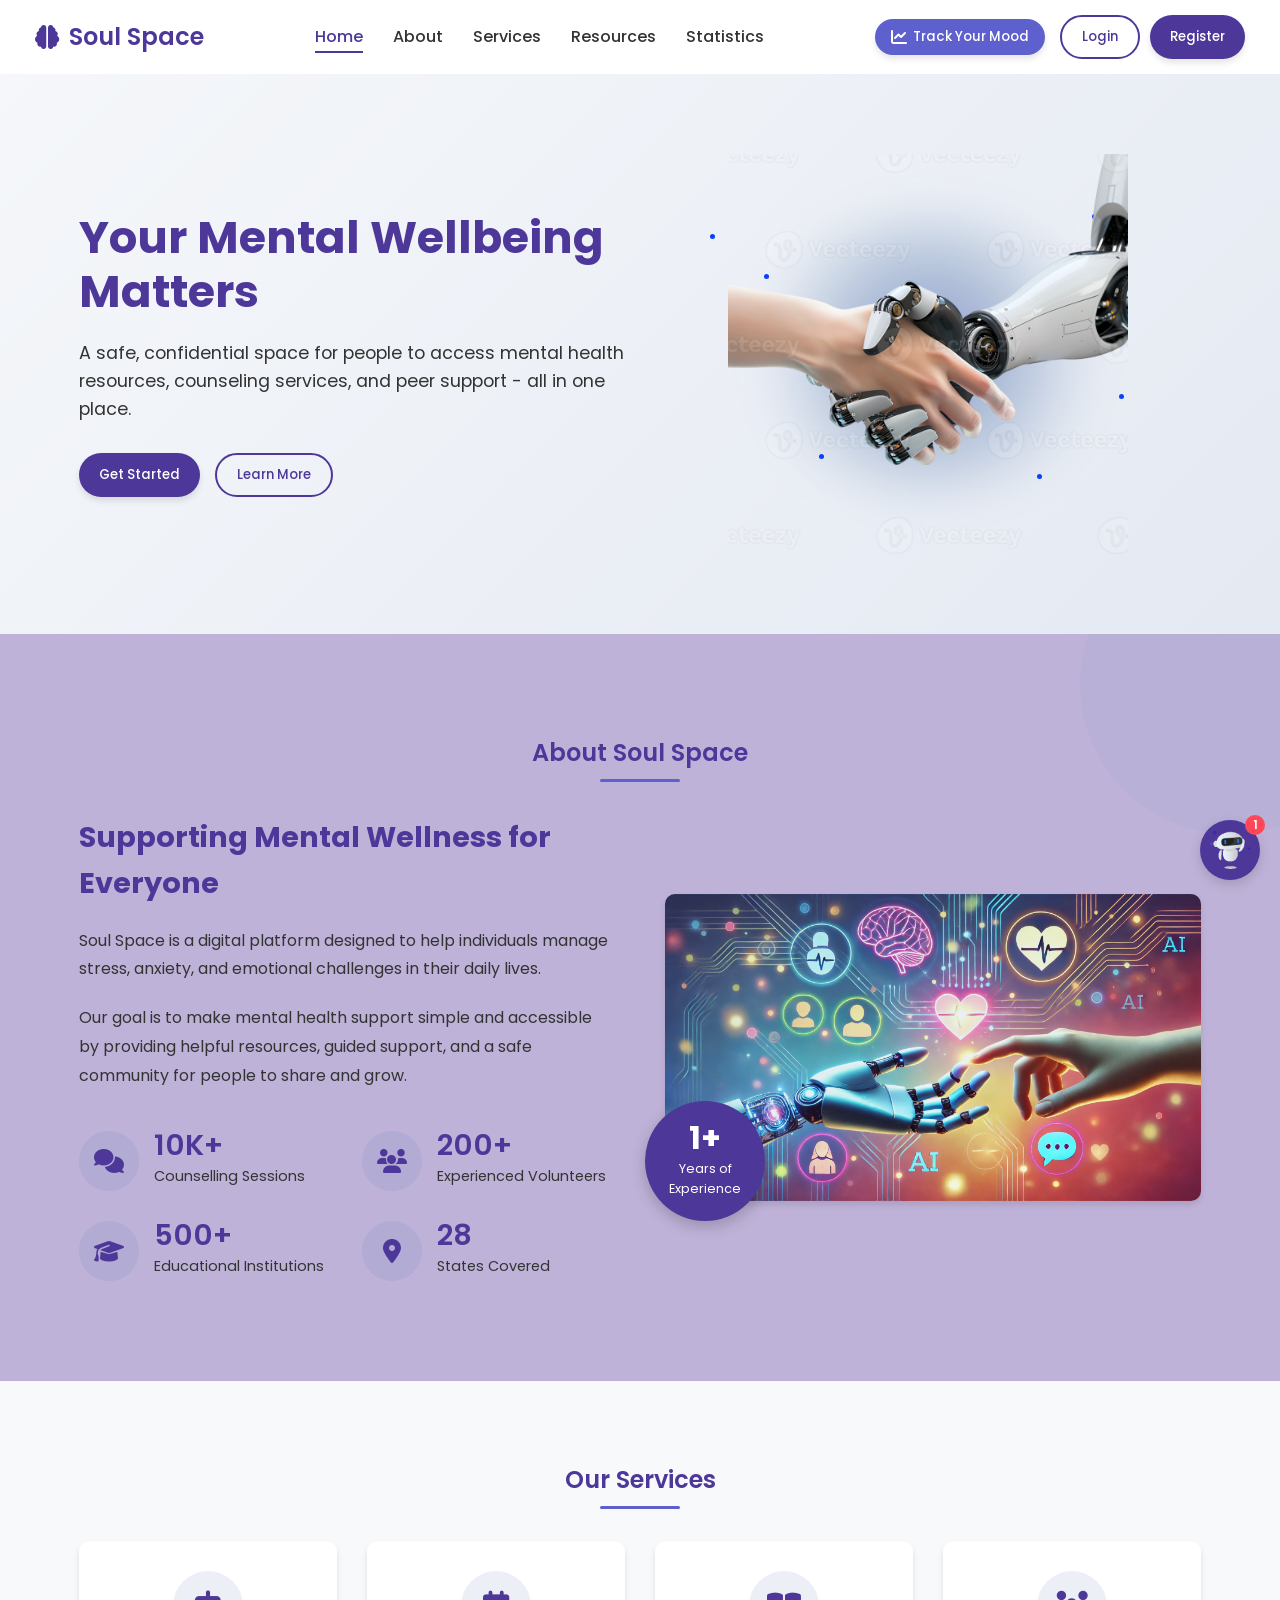
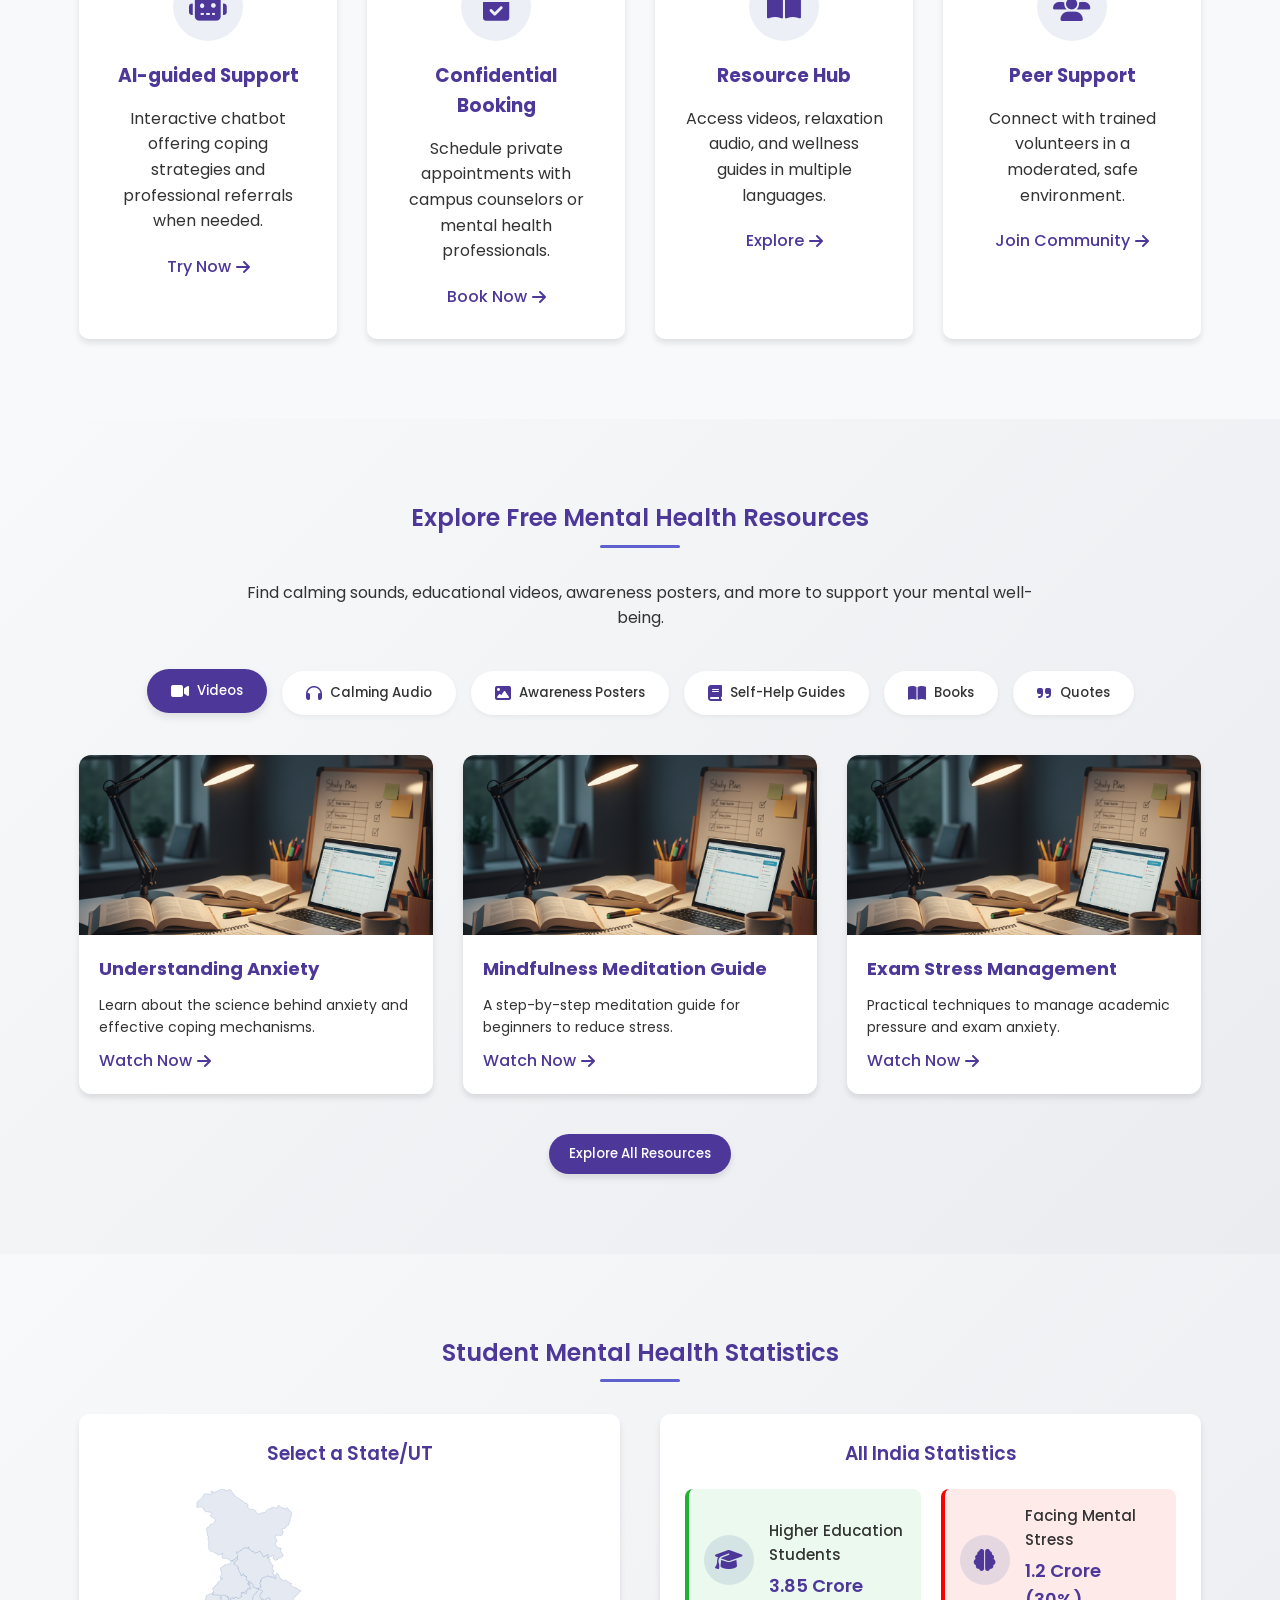
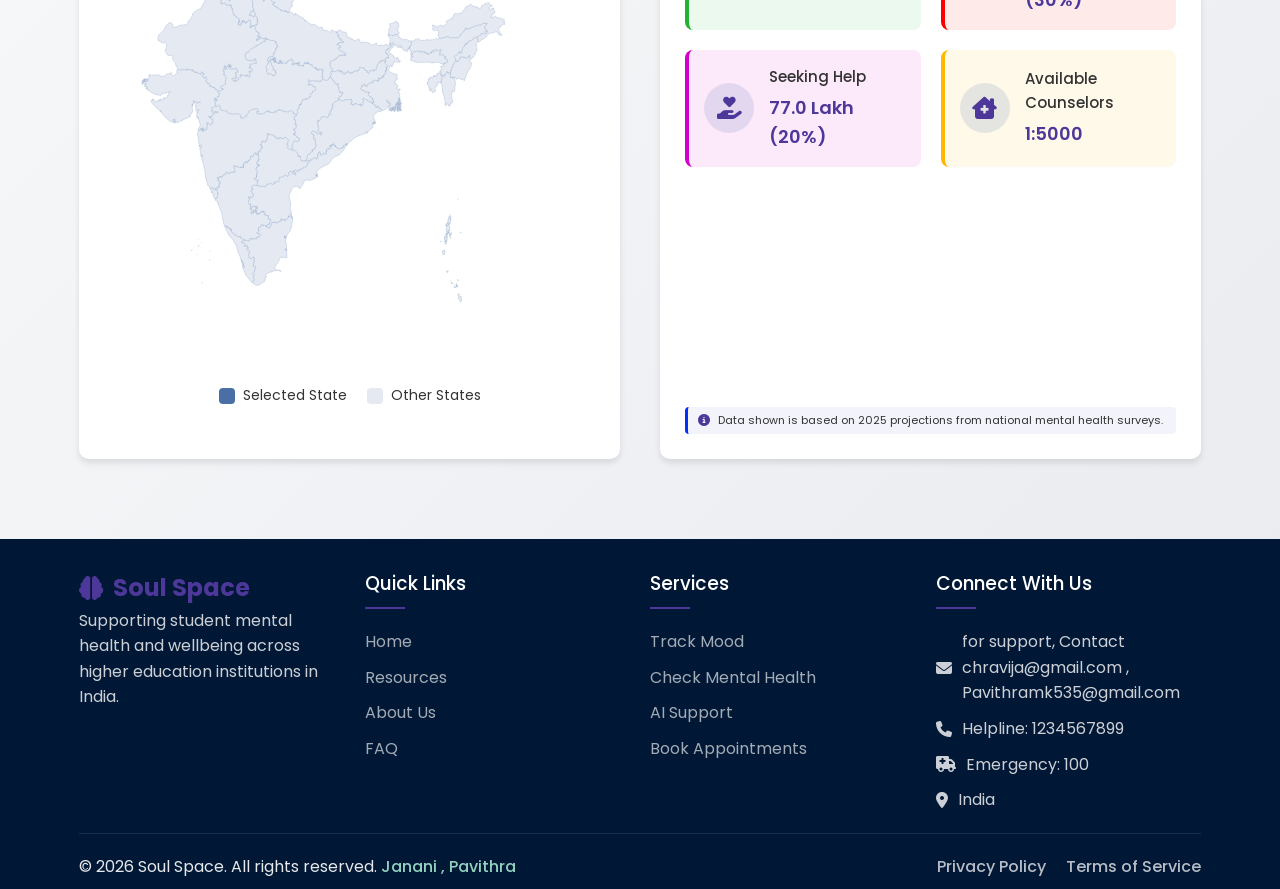
==== Frontend/AI-support.html @ 39b3cd03 "Adding Backend for Soul Space" ====
<!DOCTYPE html>
<html lang="en">
<head>
    <meta charset="UTF-8">
    <meta name="viewport" content="width=device-width, initial-scale=1.0">
    <!-- Primary Meta Tags -->
    <meta name="description" content="Soul Space AI Support - Get personalized mental health support through our AI-powered chat assistant.">
    <meta name="keywords" content="AI support, mental health chat, student counseling, emotional support, AI therapist">
    <meta name="author" content="Soul Space Warriors">
    <meta name="robots" content="noindex, nofollow"> <!-- Protected page -->
    <meta name="theme-color" content="#6A0DAD">
    
    <!-- Security Meta Tags -->
    <meta name="referrer" content="strict-origin-when-cross-origin">
    
    <!-- Favicon -->
    <link rel="apple-touch-icon" sizes="180x180" href="images/ico.png">
    <link rel="icon" type="image/png" sizes="32x32" href="images/ico.png">
    <link rel="icon" type="image/png" sizes="16x16" href="images/ico.png">
    <link rel="manifest" href="images/favicon/site.webmanifest">
    
    <!-- Mobile App Capability -->
    <meta name="mobile-web-app-capable" content="yes">
    <meta name="apple-mobile-web-app-capable" content="yes">
    <meta name="apple-mobile-web-app-status-bar-style" content="black-translucent">
    
    <!-- Authentication Required -->
    <meta name="auth-required" content="true">
    
    <title>Soul Space - AI Support</title>
    <link rel="stylesheet" href="css/styles.css">
    <link rel="stylesheet" href="css/dashboard.css">
    <link rel="stylesheet" href="css/ai-support.css">
    <link rel="stylesheet" href="https://cdnjs.cloudflare.com/ajax/libs/font-awesome/6.4.0/css/all.min.css">
    <link href="https://fonts.googleapis.com/css2?family=Inter:wght@300;400;500;600;700&family=Poppins:wght@300;400;500;600;700&display=swap" rel="stylesheet">
</head>
<body>
    <!-- Add notification container -->
    <div class="notifications-container" id="notifications-container"></div>
    
    <!-- Header Section -->
    <header>
        <div class="container">
            <div class="logo">
                <i class="fas fa-brain"></i>
                <h1>Soul Space</h1>
            </div>
            <nav>
                <ul class="nav-links">
                    <li><a href="index.html">Home</a></li>
                    <li><a href="dashboard.html">Dashboard</a></li>
                    <li><a href="AI-support.html" class="active">AI-Support</a></li>
                    <li><a href="mental-home.html">Mental Health</a></li>
                    <li><a href="appointment.html">Appointment</a></li>
                </ul>
            </nav>
            <div style="display: flex; gap: 15px; align-items: center;">
                <div id="mood-tracker-container">
                    <button class="mood-tracker-btn" id="mood-tracker-btn" onclick="window.location.href='mood.html'">
                        <i class="fas fa-chart-line"></i> Track Your Mood
                    </button>
                </div>
                
                <!-- User profile dropdown -->
                <div class="user-profile-dropdown">
                    <div class="profile-trigger" id="profile-trigger">
                        <div class="avatar-circle" id="header-avatar">U</div>
                        <span id="header-username">User</span>
                        <i class="fas fa-chevron-down"></i>
                    </div>
                    <div class="dropdown-menu" id="profile-dropdown">
                        <a href="profile.html" class="dropdown-item">
                            <i class="fas fa-user"></i> Profile
                        </a>
                        <a href="settings.html" class="dropdown-item">
                            <i class="fas fa-cog"></i> Settings
                        </a>
                        <div class="dropdown-divider"></div>
                        <a href="#" id="logout-btn" class="dropdown-item">
                            <i class="fas fa-sign-out-alt"></i> Sign Out
                        </a>
                    </div>
                </div>
            </div>
            <div class="hamburger">
                <span></span>
                <span></span>
                <span></span>
            </div>
        </div>
    </header>

    <!-- AI Support Section -->
    <section id="ai-support" class="ai-support-container">
        <div class="container">
            <!-- Chat Interface -->
            <div class="chat-interface">
                <!-- Main Chat Container -->
                <div class="chat-container" id="chat-container">
                    <div class="chat-header">
                        <div class="chat-header-info">
                            <div class="ai-status-indicator"></div>
                            <div class="ai-info">
                                <h3>Chat Session</h3>
                                <p class="ai-status" id="chat-status">Ready to help you</p>
                            </div>
                        </div>
                        <div class="chat-controls">
                            <button class="chat-control-btn" id="clear-chat-btn" title="Clear Chat">
                                <i class="fas fa-trash-alt"></i>
                            </button>
                            <button class="chat-control-btn" id="toggle-speech-btn" title="Read responses aloud">
                                <i class="fas fa-volume-up"></i>
                            </button>
                            <button class="chat-control-btn" id="toggle-chat-btn" title="Minimize Chat">
                                <i class="fas fa-compress"></i>
                            </button>
                        </div>
                    </div>

                    <div class="chat-messages" id="chat-messages">
                        <div class="message ai-message">
                            <div class="message-avatar">
                                <i class="fas fa-robot"></i>
                            </div>
                            <div class="message-content">
                                <div class="message-text">
                                    <h4>Hello! I'm your Soul Space AI Assistant</h4>
                                    <p>I'm here to provide emotional support and guidance tailored to your needs. Feel free to share what's on your mind today.</p>
                                    <ul>
                                        <li>Share your feelings openly</li>
                                        <li>Ask for coping strategies</li>
                                        <li>Get personalized recommendations</li>
                                        <li>Access helpful resources</li>
                                    </ul>
                                    <p><strong>How are you feeling today?</strong></p>
                                </div>
                                <div class="message-time" id="welcome-time"></div>
                            </div>
                        </div>
                    </div>

                    <div class="typing-indicator" id="typing-indicator">
                        <div class="typing-animation">
                            <div class="typing-dot"></div>
                            <div class="typing-dot"></div>
                            <div class="typing-dot"></div>
                        </div>
                        <span>AI is thinking...</span>
                    </div>
                    
                    <div class="chat-input-container">
                        <div class="chat-input-wrapper">
                            <textarea 
                                id="chat-input" 
                                placeholder="Type your message here... Express your feelings freely"
                                rows="1"
                                maxlength="500"
                            ></textarea>
                            <button class="voice-input-btn" id="voice-input-btn" title="Use voice input">
                                <i class="fas fa-microphone"></i>
                            </button>
                        </div>
                        
                        <div class="input-actions">
                            <div class="input-actions-left">
                                <button class="quick-action-btn" data-message="I'm feeling anxious and overwhelmed">
                                    <i class="fas fa-exclamation-triangle"></i>
                                    Anxious
                                </button>
                                <button class="quick-action-btn" data-message="I'm feeling sad and lonely">
                                    <i class="fas fa-heart-broken"></i>
                                    Sad
                                </button>
                                <button class="quick-action-btn" data-message="I'm stressed about my studies">
                                    <i class="fas fa-book"></i>
                                    Stressed
                                </button>
                                <button class="quick-action-btn" data-message="I need motivation and encouragement">
                                    <i class="fas fa-hand-holding-heart"></i>
                                    Need Support
                                </button>
                            </div>
                            <div class="input-actions-right">
                                <span class="char-count" id="char-count">0/500</span>
                                <button class="send-btn" id="send-btn" disabled>
                                    <i class="fas fa-paper-plane"></i>
                                </button>
                            </div>
                        </div>
                        <div class="detected-tone-bar" id="detected-tone-bar">
                            Detected tone: <span id="detected-tone-value">Neutral</span>
                        </div>
                    </div>
                </div>

                <!-- Sidebar -->
                <div class="chat-sidebar">
                    <!-- AI Assistant Header - Updated Structure -->
                    <div class="ai-assistant-header">
                        <div class="ai-header-content">
                            <div class="ai-header-main">
                                <div class="ai-header-avatar">
                                    <i class="fas fa-robot"></i>
                                </div>
                                <div class="ai-header-info">
                                    <h1>AI Assistant</h1>
                                    <p>Your personal mental health companion</p>
                                </div>
                            </div>
                            <div class="mood-status-pill" id="mood-status-pill">
                                <div class="ai-status-indicator"></div>
                                <span id="ai-status">Initializing...</span>
                            </div>
                        </div>
                    </div>

                    <!-- Resources Panel -->
                    <div class="resources-panel" id="resources-panel">
                        <h3>
                            <i class="fas fa-lightbulb"></i>
                            Recommended Resources
                        </h3>
                        
                        <div class="resource-tabs">
                            <button class="resource-tab active" data-tab="videos">Videos</button>
                            <button class="resource-tab" data-tab="audio">Audio</button>
                            <button class="resource-tab" data-tab="guides">Guides</button>
                        </div>
                        
                        <div class="resource-content active" id="videos-content">
                            <!-- Videos will be populated here -->
                        </div>
                        
                        <div class="resource-content" id="audio-content">
                            <!-- Audio will be populated here -->
                        </div>
                        
                        <div class="resource-content" id="guides-content">
                            <!-- Guides will be populated here -->
                        </div>
                    </div>

                    <!-- Crisis Support - Fixed Positioning and Styling -->
                    <div class="crisis-support">
                        <div class="crisis-content">
                            <h4>
                                <i class="fas fa-phone-alt"></i>
                                Need Immediate Help?
                            </h4>
                            <p>If you're having thoughts of self-harm, please reach out for immediate support.</p>
                            <div class="crisis-actions">
                                <a href="tel:9152987821" class="crisis-btn">
                                    <i class="fas fa-phone"></i>
                                    Call: 9199912345
                                </a>
                                <a href="tel:100" class="crisis-btn">
                                    <i class="fas fa-ambulance"></i>
                                    Emergency: 100
                                </a>
                            </div>
                        </div>
                    </div>
                </div>
            </div>
        </div>
    </section>

    <!-- Footer Section - Complete Content Added -->
    <footer id="contact">
        <div class="container">
            <div class="footer-top">
                <div class="footer-column">
                    <div class="logo">
                        <i class="fas fa-brain"></i>
                        <h2>Soul Space</h2>
                    </div>
                    <p>Supporting student mental health and wellbeing across higher education institutions in India.</p>
                </div>

                <div class="footer-column">
                    <h3>Quick Links</h3>
                    <ul>
                        <li><a href="index.html">Home</a></li>
                        <li><a href="resources.html">Resources</a></li>
                        <li><a href="about.html">About Us</a></li>
                        <li><a href="faq.html">FAQ</a></li>
                    </ul>
                </div>

                <div class="footer-column">
                    <h3>Services</h3>
                    <ul>
                        <li><a href="mood.html">Track Mood</a></li>
                        <li><a href="mental-home.html">Check Mental Health</a></li>
                        <li><a href="AI-support.html">AI Support</a></li>
                        <li><a href="appointment.html">Book Appointments</a></li>
                    </ul>
                </div>

                <div class="footer-column">
                    <h3>Connect With Us</h3>
                    <ul>
                        <li><i class="fas fa-envelope"></i> chravija@gmail.com , pavithramk535@gmail.com</li>
                        <li><i class="fas fa-phone"></i> Helpline: 1234567899</li>
                        <li><i class="fas fa-ambulance"></i> Emergency: 100</li>
                        <li><i class="fas fa-map-marker-alt"></i> India</li>
                    </ul>
                </div>
            </div>

            <div class="footer-bottom">
                <p>&copy; 2026 Soul Space. All rights reserved. <a href="team.html">Soul Space Warriors</a></p>
                <div class="footer-links">
                    <a href="policy.html">Privacy Policy</a>
                    <a href="terms.html">Terms of Service</a>
                </div>
            </div>
        </div>
    </footer>

    <script src="js/config.js"></script>
    <script src="js/script.js"></script>
    <script src="js/ai-support.js"></script>
</body>
</html>
---- Frontend/css/styles.css ----
/* Global Styles */
:root {
    --primary-color: #4d389a;
    --secondary-color: #6b8eba;
    --accent-color: #5e60ce;
    --light-color: #f8f9fa;
    --dark-color: #001835;
    --success-color: #4ca154;
    --text-color: #333333;
    --background-color: #beb2d8;
    --shadow: 0 4px 6px rgba(0, 0, 0, 0.1);
    --transition: all 0.3s ease;
}
* {
    margin: 0;
    padding: 0;
    box-sizing: border-box;
}

body {
    font-family: 'Poppins', sans-serif;
    color: var(--text-color);
    line-height: 1.6;
    background-color: var(--background-color);
}

.container {
    width: 90%;
    max-width: 1300px;
    margin: 0 auto;
    padding: 0 15px;
}

a {
    text-decoration: none;
    color: inherit;
}

ul {
    list-style: none;
}

button {
    cursor: pointer;
    font-family: 'Poppins', sans-serif;
}

img {
    max-width: 100%;
    height: auto;
}

.section-title {
    text-align: center;
    margin-bottom: 2rem;
    font-weight: 600;
    color: var(--primary-color);
    position: relative;
    padding-bottom: 10px;
}

.section-title::after {
    content: '';
    position: absolute;
    bottom: 0;
    left: 50%;
    transform: translateX(-50%);
    width: 80px;
    height: 3px;
    background-color: var(--accent-color);
    border-radius: 10px;
}

/* Button Styles */
.btn-primary,
.btn-secondary {
    padding: 10px 20px;
    border-radius: 30px;
    font-weight: 500;
    transition: var(--transition);
    border: none;
    outline: none;
}

.btn-primary {
    background-color: var(--primary-color);
    color: white;
    box-shadow: var(--shadow);
}

.btn-primary:hover {
    background-color: #04b44a;
    transform: translateY(-2px);
}

.btn-secondary {
    background-color: transparent;
    color: var(--primary-color);
    border: 2px solid var(--primary-color);
}

.btn-secondary:hover {
    background-color: var(--primary-color);
    color: white;
}

/* Header Styles */
header {
    background-color: white;
    box-shadow: 0 2px 10px rgba(0, 0, 0, 0.1);
    top: 0;
    z-index: 100;
    padding: 15px 0;
}

header .container {
    display: flex;
    justify-content: space-between;
    align-items: center;
    margin: 0 20px;
    width: auto;
    max-width: none;
}

.logo {
    display: flex;
    align-items: center;
    gap: 10px;
    color: var(--primary-color);
}

.logo i {
    font-size: 24px;
}

.logo h1 {
    font-size: 24px;
    font-weight: 600;
}

.nav-links {
    display: flex;
    gap: 30px;
}

.nav-links a {
    font-weight: 500;
    transition: var(--transition);
    position: relative;
}

.nav-links a:hover,
.nav-links a.active {
    color: var(--primary-color);
}

.nav-links a::after {
    content: '';
    position: absolute;
    bottom: -5px;
    left: 0;
    width: 0;
    height: 2px;
    background-color: var(--primary-color);
    transition: var(--transition);
}

.nav-links a:hover::after,
.nav-links a.active::after {
    width: 100%;
}

.auth-buttons {
    display: flex;
    gap: 10px;
}

/* New mood tracker button styles */
.mood-tracker-btn {
    background-color: var(--accent-color);
    color: white;
    padding: 8px 16px;
    border-radius: 30px;
    font-weight: 500;
    transition: var(--transition);
    border: none;
    outline: none;
    display: flex;
    align-items: center;
    gap: 6px;
    box-shadow: var(--shadow);
}

.mood-tracker-btn:hover {
    background-color: #4a4cb7;
}

.mood-tracker-btn i {
    font-size: 16px;
}

.mood-tracker-btn .mood-emoji {
    font-size: 1rem;
    margin-bottom: 0px;
}
.hamburger {
    display: none;
    flex-direction: column;
    gap: 5px;
    cursor: pointer;
    padding: 5px;
    z-index: 1000;
}

.hamburger span {
    width: 25px;
    height: 3px;
    background-color: var(--dark-color);
    border-radius: 5px;
    transition: var(--transition);
}

/* Show hamburger on mobile */
@media (max-width: 768px) {
    .hamburger {
        display: flex !important;
    }
    
    .nav-links {
        display: none !important;
    }
    
    .auth-buttons-container {
        display: none !important;
    }
    
    .user-profile-dropdown {
        display: none !important;
    }
    
    .mood-tracker-btn {
        display: none !important;
    }
}

/* Hero Section */
.hero {
    padding: 80px 0;
    background: linear-gradient(135deg, #f5f7fa 0%, #e4e9f2 100%);
}

.hero .container {
    display: flex;
    align-items: center;
    gap: 30px;
}

.hero-content {
    flex: 1;
}

.hero-content h1 {
    font-size: 2.8rem;
    margin-bottom: 20px;
    color: var(--primary-color);
    line-height: 1.2;
}

.hero-content p {
    font-size: 1.1rem;
    margin-bottom: 30px;
    color: var(--text-color);
}

.hero-buttons {
    display: flex;
    gap: 15px;
}

.hero-image {
    flex: 1;
    border-radius: 10px;
    overflow: hidden;
}

/* About Section Styles */
.about {
    padding: 100px 0;
    background-color: var(--background-color);
    position: relative;
    overflow: hidden;
}

.about::before {
    content: '';
    position: absolute;
    top: -100px;
    right: -100px;
    width: 300px;
    height: 300px;
    background-color: rgba(89, 134, 200, 0.05);
    border-radius: 50%;
    z-index: 0;
}

.about-container {
    display: flex;
    align-items: center;
    gap: 50px;
    position: relative;
    z-index: 1;
}

.about-content {
    flex: 1;
}

.about-text h3 {
    font-size: 1.8rem;
    margin-bottom: 20px;
    color: var(--primary-color);
}

.about-text p {
    margin-bottom: 20px;
    line-height: 1.8;
}

.key-points {
    display: grid;
    grid-template-columns: repeat(2, 1fr);
    gap: 30px;
    margin-top: 40px;
}

.key-point {
    display: flex;
    align-items: center;
    gap: 15px;
    transition: transform 0.3s ease;
}

.key-point:hover {
    transform: translateY(-5px);
}

.key-icon {
    width: 60px;
    height: 60px;
    background-color: rgba(74, 111, 165, 0.1);
    border-radius: 50%;
    display: flex;
    align-items: center;
    justify-content: center;
    flex-shrink: 0;
}

.key-icon i {
    font-size: 24px;
    color: var(--primary-color);
}

.key-info h4 {
    font-size: 1.8rem;
    font-weight: 600;
    color: var(--primary-color);
    margin-bottom: 5px;
    line-height: 1;
}

.key-info p {
    font-size: 0.9rem;
    color: var(--text-color);
    margin-bottom: 0;
}

.about-image {
    flex: 1;
    position: relative;
}

.image-container {
    position: relative;
    border-radius: 10px;
    overflow: hidden;
    box-shadow: var(--shadow);
}

.image-container img {
    width: 100%;
    height: auto;
    display: block;
    transition: transform 0.5s ease;
}

.image-container:hover img {
    transform: scale(1.05);
}

.image-overlay {
    position: absolute;
    top: 0;
    left: 0;
    width: 100%;
    height: 100%;
    background: linear-gradient(to bottom right, rgba(74, 111, 165, 0.2), transparent);
}

.experience-badge {
    position: absolute;
    bottom: -20px;
    left: -20px;
    width: 120px;
    height: 120px;
    background-color: var(--primary-color);
    border-radius: 50%;
    display: flex;
    flex-direction: column;
    align-items: center;
    justify-content: center;
    color: white;
    box-shadow: 0 5px 15px rgba(0, 0, 0, 0.2);
    padding: 15px;
    text-align: center;
}

.experience-badge .years {
    font-size: 2rem;
    font-weight: 700;
    line-height: 1;
}

.experience-badge .text {
    font-size: 0.8rem;
    margin-top: 5px;
}

/* Quick Links Section */
.quick-links {
    padding: 80px 0;
    background-color: var(--light-color);
}

.services-grid {
    display: grid;
    grid-template-columns: repeat(auto-fit, minmax(250px, 1fr));
    gap: 30px;
}

.service-card {
    background-color: white;
    border-radius: 10px;
    padding: 30px;
    box-shadow: var(--shadow);
    transition: var(--transition);
    text-align: center;
}

.service-card:hover {
    transform: translateY(-10px);
    box-shadow: 0 10px 20px rgba(0, 0, 0, 0.1);
}

.icon-container {
    width: 70px;
    height: 70px;
    background-color: rgba(74, 111, 165, 0.1);
    border-radius: 50%;
    display: flex;
    align-items: center;
    justify-content: center;
    margin: 0 auto 20px;
}

.icon-container i {
    font-size: 30px;
    color: var(--primary-color);
}

.service-card h3 {
    margin-bottom: 15px;
    color: var(--primary-color);
}

.service-card p {
    margin-bottom: 20px;
    color: var(--text-color);
}

.learn-more {
    color: var(--primary-color);
    font-weight: 500;
    display: inline-flex;
    align-items: center;
    gap: 5px;
    transition: var(--transition);
}

.learn-more:hover {
    gap: 8px;
}

/* Footer Section */
footer {
    background-color: var(--dark-color);
    color: white;
    padding: 30px 0 10px;
}

.footer-top {
    display: grid;
    grid-template-columns: repeat(auto-fit, minmax(200px, 1fr));
    gap: 20px;
    margin-bottom: 10px;
}

.footer-column h3 {
    margin-bottom: 20px;
    font-weight: 500;
    position: relative;
    padding-bottom: 10px;
}

.footer-column h3::after {
    content: '';
    position: absolute;
    bottom: 0;
    left: 0;
    width: 40px;
    height: 2px;
    background-color: var(--primary-color);
}

.footer-column p {
    margin-bottom: 20px;
    opacity: 0.8;
}

.footer-column ul li {
    margin-bottom: 10px;
}

.footer-column ul li a,
.footer-column ul li {
    opacity: 0.8;
    transition: var(--transition);
    display: flex;
    align-items: center;
    gap: 10px;
}

.footer-column ul li a:hover {
    opacity: 1;
    color: var(--primary-color);
}

.social-icons {
    display: flex;
    gap: 15px;
}

.social-icons a {
    width: 40px;
    height: 40px;
    background-color: rgba(255, 255, 255, 0.1);
    border-radius: 50%;
    display: flex;
    align-items: center;
    justify-content: center;
    transition: var(--transition);
}

.social-icons a:hover {
    background-color: var(--primary-color);
    transform: translateY(-3px);
}

.footer-bottom {
    padding-top: 20px;
    border-top: 1px solid rgba(255, 255, 255, 0.1);
    display: flex;
    flex-wrap: wrap;
    justify-content: space-between;
    align-items: center;
    gap: 20px;
    color: rgba(255, 255, 255, 0.9);
}

.footer-bottom a {
    color: rgba(183, 255, 228, 0.8);
    font-weight: 500;
}
.footer-bottom a:hover {
    color: rgb(164, 255, 222);
    text-decoration: none;
}

.footer-links {
    display: flex;
    gap: 20px;
}

.footer-links a {
    color: rgba(255, 255, 255, 0.712);
    transition: var(--transition);
}

.footer-links a:hover {
    opacity: 1;
    text-decoration: none;
    color: rgba(255, 255, 255, 0.947);
}

/* Animation Classes */
.fade-in {
    opacity: 0;
    transform: translateY(20px);
    animation: fadeIn 0.8s forwards;
}

.slide-up {
    opacity: 0;
    transform: translateY(30px);
}

@keyframes fadeIn {
    to {
        opacity: 1;
        transform: translateY(0);
    }
}

/* Brain Image with Neon Effects */
.brain-container {
    position: relative;
    width: 100%;
    height: 400px;
    display: flex;
    justify-content: center;
    align-items: center;
    overflow: hidden;
    border-radius: 10px;
}

.brain-img {
    height: 100%;
    width: auto;
    object-fit: contain;
    position: relative;
    z-index: 2;
    animation: pulse 4s infinite alternate;
}

.neon-glow {
    position: absolute;
    top: 50%;
    left: 50%;
    transform: translate(-50%, -50%);
    width: 70%;
    height: 70%;
    background: radial-gradient(circle,
            rgba(94, 96, 206, 0.6) 0%,
            rgba(74, 111, 165, 0.4) 30%,
            rgba(0, 0, 0, 0) 70%);
    border-radius: 50%;
    filter: blur(20px);
    animation: glow 3s infinite alternate;
    z-index: 1;
}

/* Stars twinkling effect */
.stars-container {
    position: absolute;
    width: 100%;
    height: 100%;
    z-index: 1;
}

.star {
    position: absolute;
    width: 5px;
    height: 5px;
    background-color: rgb(10, 63, 255);
    border-radius: 50%;
    animation: twinkle 3s infinite alternate;
}

.star:nth-child(odd) {
    animation-duration: 4s;
    animation-delay: 0.5s;
}

.star:nth-child(3n) {
    animation-duration: 5s;
    animation-delay: 1s;
}

.star:nth-child(4n) {
    width: 5px;
    height: 5px;
}

/* Neural network lines */
.neural-lines {
    position: absolute;
    width: 100%;
    height: 100%;
    z-index: 1;
}

.line {
    position: absolute;
    background: linear-gradient(90deg, transparent, var(--primary-color), transparent);
    height: 2px;
    width: 0;
    opacity: 0.7;
    animation: lineGrow 3s forwards infinite;
}

.line-1 {
    top: 30%;
    left: 20%;
    transform: rotate(30deg);
    animation-delay: 0.2s;
}

.line-2 {
    top: 60%;
    left: 30%;
    transform: rotate(-40deg);
    animation-delay: 0.8s;
}

.line-3 {
    top: 40%;
    right: 20%;
    transform: rotate(-20deg);
    animation-delay: 1.5s;
}

.line-4 {
    top: 70%;
    right: 25%;
    transform: rotate(35deg);
    animation-delay: 0.5s;
}

.line-5 {
    top: 25%;
    right: 40%;
    transform: rotate(15deg);
    animation-delay: 1.2s;
}

.line-6 {
    top: 55%;
    left: 35%;
    transform: rotate(-10deg);
    animation-delay: 0.9s;
}

/* Pulse circles */
.pulse-circles {
    position: absolute;
    width: 100%;
    height: 100%;
    z-index: 0;
}

.pulse-circle {
    position: absolute;
    border-radius: 50%;
    background-color: transparent;
    border: 2px solid var(--accent-color);
    opacity: 0;
    top: 50%;
    left: 50%;
    transform: translate(-50%, -50%);
    animation: pulseCircle 4s infinite;
}

.pulse-circle:nth-child(1) {
    animation-delay: 0s;
}

.pulse-circle:nth-child(2) {
    animation-delay: 1.3s;
}

.pulse-circle:nth-child(3) {
    animation-delay: 2.6s;
}

/* Animation keyframes */
@keyframes pulse {
    0% {
        filter: contrast(1.2) brightness(1.1);
    }

    100% {
        filter: contrast(1.4) brightness(1.3);
    }
}

@keyframes glow {
    0% {
        opacity: 0.6;
        transform: translate(-50%, -50%) scale(0.9);
    }

    100% {
        opacity: 0.8;
        transform: translate(-50%, -50%) scale(1.1);
    }
}

@keyframes twinkle {
    0% {
        opacity: 0.2;
        box-shadow: 0 0 2px #fff, 0 0 4px #fff;
    }

    50% {
        opacity: 1;
        box-shadow: 0 0 8px #fff, 0 0 12px var(--primary-color);
    }

    100% {
        opacity: 0.2;
        box-shadow: 0 0 2px #fff, 0 0 4px #fff;
    }
}

@keyframes lineGrow {
    0% {
        width: 0;
        opacity: 0.2;
    }

    50% {
        width: 100px;
        opacity: 0.7;
    }

    100% {
        width: 0;
        opacity: 0.2;
    }
}

@keyframes pulseCircle {
    0% {
        width: 40%;
        height: 40%;
        opacity: 0.7;
    }

    100% {
        width: 90%;
        height: 90%;
        opacity: 0;
    }
}

/* Data Visualization Section */
.data-visualization {
    padding: 80px 0;
    background: linear-gradient(135deg, #f8f9fa 0%, #eaecf0 100%);
}

.data-grid {
    display: grid;
    grid-template-columns: 1fr 1fr;
    gap: 40px;
}

/* Map Styles */
.map-container,
.stats-container {
    background-color: white;
    border-radius: 10px;
    box-shadow: var(--shadow);
    padding: 25px;
    position: relative;
}

.map-container h3,
.stats-container h3 {
    color: var(--primary-color);
    margin-bottom: 20px;
    text-align: center;
    font-weight: 600;
}

.india-map-wrapper {
    position: relative;
    width: 100%;
    height: 550px;
    /* Increased height further */
    overflow: visible;
    /* Changed from hidden to visible */
    border-radius: 10px;
    margin-bottom: 20px;
}

#india-map-object {
    width: 100%;
    height: 100%;
    overflow: visible;
}

/* Add this class to ensure SVG scales properly */
svg {
    width: 100%;
    height: 100%;
    max-width: 100%;
    max-height: 100%;
}

.india-map-wrapper {
    position: relative;
    width: 100%;
    height: 475px;
    /* Increased height further */
    overflow: visible;
    /* Changed from hidden to visible */
    border-radius: 10px;
    margin-bottom: 20px;
}

#india-map-object {
    width: 100%;
    height: 100%;
    overflow: visible;
}

/* Ensure mobile responsiveness */
@media (max-width: 768px) {
    .india-map-wrapper {
        height: 500px;
    }
}

@media (max-width: 576px) {
    .india-map-wrapper {
        height: 450px;
    }
}

#india-map {
    width: 100%;
    height: 100%;
}

#india-map path {
    fill: #e4e9f2;
    stroke: #ffffff;
    stroke-width: 1;
    transition: fill 0.3s ease;
    cursor: pointer;
}

#india-map path:hover {
    fill: #bfd0e9;
}

#india-map path.active {
    fill: var(--primary-color);
}

#map-tooltip {
    position: absolute;
    background-color: rgba(0, 0, 0, 0.8);
    color: white;
    padding: 5px 10px;
    border-radius: 5px;
    font-size: 14px;
    pointer-events: none;
    display: none;
    z-index: 10;
}

.map-legend {
    display: flex;
    justify-content: center;
    gap: 20px;
    margin-top: 15px;
}

.legend-item {
    display: flex;
    align-items: center;
    gap: 8px;
    font-size: 14px;
}

.legend-color {
    width: 16px;
    height: 16px;
    border-radius: 4px;
}

/* Stats Styles */
.stats-wrapper {
    display: grid;
    grid-template-columns: repeat(2, 1fr);
    gap: 20px;
    margin-bottom: 30px;
}

.stat-card {
    background-color: #f8f9fa;
    border-radius: 8px;
    padding: 15px;
    display: flex;
    align-items: center;
    gap: 15px;
    transition: transform 0.3s ease, box-shadow 0.3s ease;
    height: 100%;
}

.stat-card:hover {
    transform: translateY(-5px);
    box-shadow: 0 5px 15px rgba(0, 0, 0, 0.1);
}

.stat-icon {
    width: 50px;
    height: 50px;
    background-color: rgba(74, 111, 165, 0.15);
    border-radius: 50%;
    display: flex;
    justify-content: center;
    align-items: center;
    flex-shrink: 0;
}

.stat-icon i {
    font-size: 22px;
    color: var(--primary-color);
}

.stat-info h4 {
    font-size: 15px;
    color: var(--text-color);
    margin-bottom: 5px;
    font-weight: 500;
}

.stat-info p {
    font-size: 18px;
    font-weight: 600;
    color: var(--primary-color);
}

.chart-container {
    width: 100%;
    height: 200px;
    margin-top: 20px;
}

/* Animation for data transition */
@keyframes numberChange {
    0% {
        opacity: 0;
        transform: translateY(10px);
    }

    100% {
        opacity: 1;
        transform: translateY(0);
    }
}

.stat-info p.changing {
    animation: numberChange 0.5s ease forwards;
}

/* Unique styles for each stat card */
.stat-card:nth-child(1) {
    background-color: #22b13015;
    border-left: 4px solid #22b130;
}

.stat-card:nth-child(2) {
    background-color: #fb000015;
    border-left: 4px solid #fb0000;
}

.stat-card:nth-child(3) {
    background-color: #d200cb15;
    border-left: 4px solid #d200cb;
}

.stat-card:nth-child(4) {
    background-color: #ffb80015;
    border-left: 4px solid #ffb800;
}

/* Responsive adjustments for brain visualization */
@media (max-width: 768px) {
    .brain-container {
        height: 300px;
    }

    .line {
        max-width: 60px;
    }
}

@media (max-width: 576px) {
    .brain-container {
        height: 250px;
    }
}

/* Responsive Styles */
@media (max-width: 992px) {
    .hero .container {
        flex-direction: column;
    }

    .hero-content,
    .hero-image {
        width: 100%;
    }

    .nav-links {
        gap: 15px;
    }
}

@media (max-width: 768px) {

    .nav-links,
    .auth-buttons,
    .mood-tracker-btn {
        display: none;
    }

    .hamburger {
        display: flex;
    }

    .footer-bottom {
        flex-direction: column;
        text-align: center;
    }

    .footer-links {
        justify-content: center;
    }

    .hero-content h1 {
        font-size: 2.2rem;
    }
}

@media (max-width: 576px) {
    .hero-buttons {
        flex-direction: column;
        width: 100%;
    }

    .hero-buttons button {
        width: 100%;
        margin-bottom: 10px;
    }

    .section-title {
        font-size: 1.5rem;
    }
}

@media (max-width: 992px) {
    .data-grid {
        grid-template-columns: 1fr;
    }

    .map-container,
    .stats-container {
        width: 100%;
    }
}

@media (max-width: 768px) {
    .stats-wrapper {
        grid-template-columns: 1fr;
    }

    .india-map-wrapper {
        height: 500px;
        /* Increased height for mobile too */
    }
}

@media (max-width: 576px) {
    .india-map-wrapper {
        height: 450px;
    }
}

/* Resources Section */
.resources {
    padding: 80px 0;
    background: linear-gradient(135deg, #f8f9fa 0%, #eaecf0 100%);
}

.section-description {
    text-align: center;
    max-width: 800px;
    margin: 0 auto 40px;
    color: var(--text-color);
}

.resources-tabs {
    display: flex;
    justify-content: center;
    gap: 15px;
    margin-bottom: 40px;
    flex-wrap: wrap;
}

.tab-button {
    padding: 12px 24px;
    background-color: white;
    border: none;
    border-radius: 30px;
    font-weight: 500;
    color: var(--text-color);
    cursor: pointer;
    transition: var(--transition);
    box-shadow: 0 2px 5px rgba(0, 0, 0, 0.05);
    display: flex;
    align-items: center;
    gap: 8px;
}

.tab-button i {
    font-size: 16px;
    color: var(--primary-color);
}

.tab-button.active,
.tab-button:hover {
    background-color: var(--primary-color);
    color: white;
    transform: translateY(-2px);
    box-shadow: 0 4px 8px rgba(0, 0, 0, 0.1);
}

.tab-button.active i,
.tab-button:hover i {
    color: white;
}

.tab-content {
    display: none;
}

.tab-content.active {
    display: block;
    animation: fadeIn 0.5s ease;
}

.resources-grid {
    display: grid;
    grid-template-columns: repeat(auto-fit, minmax(300px, 1fr));
    gap: 30px;
}

.resource-card {
    background-color: white;
    border-radius: 12px;
    overflow: hidden;
    box-shadow: var(--shadow);
    transition: var(--transition);
    height: 100%;
    display: flex;
    flex-direction: column;
}

.resource-card:hover {
    transform: translateY(-10px);
    box-shadow: 0 10px 20px rgba(0, 0, 0, 0.1);
}

.resource-thumbnail {
    position: relative;
    height: 180px;
    overflow: hidden;
}

.resource-thumbnail img {
    width: 100%;
    height: 100%;
    object-fit: cover;
    transition: transform 0.5s ease;
}

.resource-card:hover .resource-thumbnail img {
    transform: scale(1.05);
}

.play-icon {
    position: absolute;
    top: 50%;
    left: 50%;
    transform: translate(-50%, -50%);
    color: white;
    font-size: 50px;
    opacity: 0.8;
    transition: var(--transition);
    text-shadow: 0 2px 10px rgba(0, 0, 0, 0.3);
}

.resource-card:hover .play-icon {
    opacity: 1;
    transform: translate(-50%, -50%) scale(1.1);
}

.guide-icon {
    position: absolute;
    bottom: 15px;
    right: 15px;
    background-color: var(--primary-color);
    color: white;
    width: 40px;
    height: 40px;
    border-radius: 50%;
    display: flex;
    align-items: center;
    justify-content: center;
    font-size: 18px;
    box-shadow: 0 2px 5px rgba(0, 0, 0, 0.2);
}

.resource-card h3 {
    padding: 20px 20px 10px;
    color: var(--primary-color);
    font-size: 18px;
    margin: 0;
}

.resource-card p {
    padding: 0 20px;
    color: var(--text-color);
    font-size: 14px;
    flex-grow: 1;
    margin-bottom: 10px;
}

.resource-link {
    display: block;
    padding: 0 20px 20px;
    color: var(--primary-color);
    font-weight: 500;
    display: flex;
    align-items: center;
    gap: 5px;
    transition: var(--transition);
    margin-top: auto;
}

.resource-link:hover {
    gap: 8px;
}

.center-button {
    text-align: center;
    margin-top: 40px;
}

/* Data note styling */
.data-note {
    font-size: 1rem;
    margin-top: 10px;
    padding: 5px 10px;
    background-color: rgba(91, 109, 202, 0.075);
    border-left: 3px solid #002fff;
    border-radius: 4px;
    font-size: 11px;
    color: var(--text-color);
    display: flex;
    align-items: center;
    gap: 8px;
}

.data-note i {
    color: var(--primary-color);
    font-size: 12px;
}

/* Password visibility toggle styles */
.password-field {
    position: relative;
}

.password-toggle {
    position: absolute;
    right: 12px;
    top: 50%;
    transform: translateY(-50%);
    background: none;
    border: none;
    color: var(--secondary-color);
    cursor: pointer;
    font-size: 14px;
    padding: 15px;
    transition: color 0.2s ease;
}

.password-toggle:hover {
    color: var(--primary-color);
}

/* For password fields, adjust the right padding to prevent text overlap with the toggle button */
.password-field input[type="password"],
.password-field input[type="text"] {
    padding-right: 40px;
}

/* Date of birth input styles */
.dob-container {
    display: flex;
    gap: 10px;
}

.dob-input {
    flex: 1;
    position: relative;
}

.dob-input input,
.dob-input select {
    width: 100%;
    padding: 12px;
    border: 1px solid #ddd;
    border-radius: 6px;
    font-size: 14px;
    transition: var(--transition);
}

.dob-input input:focus,
.dob-input select:focus {
    border-color: var(--primary-color);
    box-shadow: 0 0 0 2px rgba(64, 115, 192, 0.2);
    outline: none;
}

.dob-input label {
    font-size: 12px;
    color: var(--text-color);
    margin-top: 5px;
    display: block;
    text-align: center;
}

/* Responsive adjustments for DOB container */
@media (max-width: 768px) {
    .dob-container {
        flex-direction: column;
        gap: 15px;
    }
}

/* Auth Dialog Styles */
.auth-dialog {
    position: fixed;
    top: 0;
    left: 0;
    width: 100%;
    height: 100%;
    background-color: rgba(0, 0, 0, 0.5);
    display: flex;
    align-items: center;
    justify-content: center;
    z-index: 1000;
    opacity: 0;
    visibility: hidden;
    transition: opacity 0.3s ease, visibility 0.3s ease;
}

.auth-dialog.active {
    opacity: 1;
    visibility: visible;
}

.auth-container {
    background-color: #fff;
    border-radius: 10px;
    width: 90%;
    max-width: 900px;
    max-height: 90vh;
    overflow-y: auto;
    box-shadow: 0 10px 30px rgba(0, 0, 0, 0.2);
    position: relative;
    animation: dialogFadeIn 0.5s ease forwards;
    display: flex;
}

.forgot-password-container {
    max-width: 500px;
}

.auth-close {
    position: absolute;
    top: 15px;
    right: 15px;
    width: 30px;
    height: 30px;
    background-color: rgba(255, 255, 255, 0.9);
    border-radius: 50%;
    display: flex;
    align-items: center;
    justify-content: center;
    cursor: pointer;
    z-index: 10;
    box-shadow: 0 2px 5px rgba(0, 0, 0, 0.1);
    transition: var(--transition);
}

.auth-close:hover {
    background-color: var(--primary-color);
    color: white;
}

.auth-content {
    display: flex;
    width: 100%;
}

.auth-image {
    flex: 1;
    position: relative;
    overflow: hidden;
    border-radius: 10px 0 0 10px;
    display: flex;
    align-items: flex-end;
}

.auth-image img {
    width: 100%;
    height: 100%;
    object-fit: cover;
    position: absolute;
    top: 0;
    left: 0;
}

.auth-image-text {
    position: relative;
    z-index: 2;
    padding: 30px;
    color: white;
    background: linear-gradient(to top, rgba(0, 0, 0, 0.8), transparent);
    width: 100%;
}

.auth-image-text h3 {
    font-size: 24px;
    margin-bottom: 10px;
}

.auth-form {
    flex: 1.2;
    padding: 40px;
    max-height: 90vh;
    overflow-y: auto;
}

.auth-form.centered {
    flex: 1;
}

.form-header {
    margin-bottom: 30px;
    text-align: center;
}

.form-header .logo {
    margin-bottom: 20px;
    justify-content: center;
}

.form-header h3 {
    font-size: 24px;
    color: var(--primary-color);
    margin-bottom: 10px;
}

.form-header p {
    color: var(--text-color);
    font-size: 14px;
}

.form-group {
    margin-bottom: 20px;
}

.form-row {
    display: flex;
    gap: 15px;
    margin-bottom: 0;
}

.form-group.half {
    flex: 1;
}

label {
    display: block;
    margin-bottom: 8px;
    font-weight: 500;
    color: var(--text-color);
}

.input-with-icon {
    position: relative;
}

.input-with-icon i {
    position: absolute;
    left: 12px;
    top: 50%;
    transform: translateY(-50%);
    color: var(--secondary-color);
}

.input-with-icon input {
    width: 100%;
    padding: 12px 12px 12px 40px;
    border: 1px solid #ddd;
    border-radius: 6px;
    font-size: 14px;
    transition: var(--transition);
}

.input-with-icon input:focus {
    border-color: var(--primary-color);
    box-shadow: 0 0 0 2px rgba(64, 115, 192, 0.2);
    outline: none;
}

.captcha-container {
    display: flex;
    gap: 10px;
    margin-bottom: 10px;
    align-items: center;
}

.captcha-display {
    flex: 1;
    height: 50px;
    background-color: #f5f7fa;
    border-radius: 6px;
    display: flex;
    align-items: center;
    justify-content: center;
    font-family: 'Courier New', monospace;
    font-size: 24px;
    font-weight: bold;
    letter-spacing: 4px;
    color: var(--primary-color);
    position: relative;
    overflow: hidden;
    user-select: none;
}

.captcha-display::before {
    content: '';
    position: absolute;
    width: 100%;
    height: 100%;
    background: repeating-linear-gradient(45deg,
            transparent,
            transparent 5px,
            rgba(0, 0, 0, 0.03) 5px,
            rgba(0, 0, 0, 0.03) 10px);
}

.refresh-captcha {
    background-color: var(--primary-color);
    color: white;
    border: none;
    width: 40px;
    height: 40px;
    border-radius: 6px;
    display: flex;
    align-items: center;
    justify-content: center;
    cursor: pointer;
    transition: var(--transition);
}

.refresh-captcha:hover {
    background-color: #3a5a8c;
}

.form-options {
    display: flex;
    justify-content: space-between;
    align-items: center;
    margin-bottom: 20px;
}

.remember-me {
    display: flex;
    align-items: center;
    gap: 8px;
}

.forgot-password {
    color: var(--primary-color);
    font-weight: 500;
    transition: var(--transition);
}

.forgot-password:hover {
    text-decoration: underline;
}

.checkbox-group {
    display: flex;
    align-items: flex-start;
    gap: 10px;
}

.checkbox-group input[type="checkbox"] {
    margin-top: 3px;
}

.checkbox-group label {
    font-size: 14px;
    margin-bottom: 0;
}

.checkbox-group a {
    color: var(--primary-color);
    font-weight: 500;
}

.btn-primary.full-width {
    width: 100%;
    padding: 12px;
    font-size: 16px;
    margin-bottom: 20px;
}

.auth-footer {
    text-align: center;
    font-size: 14px;
}

.auth-footer a {
    color: var(--primary-color);
    font-weight: 500;
}

.otp-container {
    display: flex;
    justify-content: center;
    gap: 10px;
    margin: 30px 0;
}

.otp-input {
    width: 50px;
    height: 60px;
    border: 1px solid #ddd;
    border-radius: 8px;
    font-size: 24px;
    text-align: center;
    transition: var(--transition);
}

.otp-input:focus {
    border-color: var(--primary-color);
    box-shadow: 0 0 0 2px rgba(64, 115, 192, 0.2);
    outline: none;
}

.resend-container {
    text-align: center;
    margin-bottom: 20px;
}

.resend-container p {
    margin-bottom: 5px;
    font-size: 14px;
}

#resend-otp {
    color: var(--primary-color);
    font-weight: 500;
}

#resend-timer {
    color: var(--text-color);
    font-size: 12px;
}

@keyframes dialogFadeIn {
    from {
        transform: translateY(20px);
        opacity: 0;
    }

    to {
        transform: translateY(0);
        opacity: 1;
    }
}

/* Notification System */
.notifications-container {
    position: fixed;
    top: 20px;
    right: 20px;
    z-index: 9999;
    width: 350px;
    max-width: calc(100vw - 40px);
}

.notification {
    margin-bottom: 10px;
    padding: 15px;
    border-radius: 8px;
    box-shadow: 0 3px 10px rgba(0, 0, 0, 0.15);
    transform: translateX(120%);
    opacity: 0;
    animation: slide-in 0.4s ease forwards;
    display: flex;
    align-items: flex-start;
    position: relative;
    transition: all 0.3s ease;
}

.notification.hiding {
    opacity: 0;
    transform: translateX(120%);
}

.notification-icon {
    margin-right: 15px;
    font-size: 18px;
    display: flex;
    align-items: center;
    justify-content: center;
}

.notification-content {
    flex: 1;
}

.notification-title {
    font-weight: 600;
    margin-bottom: 5px;
    font-size: 16px;
}

.notification-message {
    font-size: 14px;
    line-height: 1.4;
}

.notification-close {
    position: absolute;
    top: 10px;
    right: 10px;
    background: none;
    border: none;
    color: inherit;
    opacity: 0.7;
    cursor: pointer;
    font-size: 14px;
    padding: 0;
    width: 20px;
    height: 20px;
    display: flex;
    align-items: center;
    justify-content: center;
    transition: opacity 0.2s;
}

.notification-close:hover {
    opacity: 1;
}

.notification-progress {
    position: absolute;
    bottom: 0;
    left: 0;
    height: 3px;
    width: 100%;
    transform-origin: left;
}

/* Notification types */
.notification.success {
    background-color: #edf7ed;
    color: #1e4620;
    border-left: 4px solid #4caf50;
}

.notification.success .notification-progress {
    background-color: #4caf50;
}

.notification.error {
    background-color: #fdeded;
    color: #5f2120;
    border-left: 4px solid #ef5350;
}

.notification.error .notification-progress {
    background-color: #ef5350;
}

.notification.info {
    background-color: #e5f6fd;
    color: #014361;
    border-left: 4px solid #03a9f4;
}

.notification.info .notification-progress {
    background-color: #03a9f4;
}

.notification.warning {
    background-color: #fff4e5;
    color: #663c00;
    border-left: 4px solid #ff9800;
}

.notification.warning .notification-progress {
    background-color: #ff9800;
}

@keyframes slide-in {
    to {
        transform: translateX(0);
        opacity: 1;
    }
}

@keyframes progress-shrink {
    to {
        transform: scaleX(0);
    }
}

.user-profile-dropdown {
    position: relative;
}

.profile-trigger {
    display: flex;
    align-items: center;
    gap: 8px;
    cursor: pointer;
    padding: 6px 10px;
    border-radius: 30px;
    background-color: #f5f7fa;
    transition: all 0.3s ease;
}

.profile-trigger:hover {
    background-color: #e4e9f2;
}

.avatar-circle {
    width: 32px;
    height: 32px;
    border-radius: 50%;
    background-color: var(--primary-color);
    color: white;
    display: flex;
    align-items: center;
    justify-content: center;
    font-weight: 600;
    font-size: 14px;
}

.dropdown-menu {
    position: absolute;
    top: calc(100% + 5px);
    right: 0;
    width: 200px;
    background-color: white;
    border-radius: 8px;
    box-shadow: 0 5px 15px rgba(0, 0, 0, 0.1);
    padding: 8px 0;
    opacity: 0;
    visibility: hidden;
    transform: translateY(-10px);
    transition: all 0.3s ease;
    z-index: 1000;
}

.dropdown-menu.active {
    opacity: 1;
    visibility: visible;
    transform: translateY(0);
}

.dropdown-item {
    display: flex;
    align-items: center;
    gap: 10px;
    padding: 10px 15px;
    color: var(--text-color);
    transition: background-color 0.2s ease;
}

.dropdown-item:hover {
    background-color: #f5f7fa;
    color: var(--primary-color);
}

.dropdown-divider {
    height: 1px;
    background-color: #e4e9f2;
    margin: 5px 0;
}

/* Quote Card Styles */
.quote-card {
    background: linear-gradient(135deg, #f8f9fa 0%, #e8eaf6 100%);
    padding: 0;
    overflow: hidden;
}

.quote-container {
    padding: 30px;
    position: relative;
    height: 100%;
    display: flex;
    flex-direction: column;
    justify-content: center;
}

.quote-icon {
    color: rgba(64, 115, 192, 0.1);
    font-size: 40px;
    position: absolute;
    top: 20px;
    left: 20px;
}

.quote-card blockquote {
    font-size: 18px;
    font-weight: 500;
    font-style: italic;
    color: var(--primary-color);
    margin: 15px 0;
    line-height: 1.6;
    position: relative;
    z-index: 1;
}

.quote-author {
    text-align: right;
    font-weight: 500;
    margin-top: auto;
    margin-bottom: 10px;
}

.quote-card .resource-link {
    border-top: 1px solid rgba(0, 0, 0, 0.05);
    margin: 0;
    padding: 15px 20px;
    background-color: rgba(255, 255, 255, 0.5);
}

/* Poster Card Styles */
.poster-card .resource-thumbnail {
    position: relative;
    overflow: hidden;
}

.poster-overlay {
    position: absolute;
    bottom: 0;
    left: 0;
    width: 100%;
    background: linear-gradient(to top, rgba(0,0,0,0.8), transparent);
    color: white;
    padding: 20px;
    transform: translateY(0);
    transition: transform 0.3s ease;
    z-index: 2;
}

.poster-overlay h3 {
    margin: 0 0 10px 0;
    font-size: 18px;
    font-weight: 600;
}

.poster-overlay p {
    margin: 0;
    font-size: 14px;
    line-height: 1.4;
}

.poster-download-overlay {
    position: absolute;
    top: 0;
    left: 0;
    width: 100%;
    height: 100%;
    background: rgba(0,0,0,0.7);
    display: flex;
    align-items: center;
    justify-content: center;
    opacity: 0;
    transform: translateY(100%);
    transition: all 0.3s ease;
    z-index: 3;
}

.download-btn {
    background-color: var(--primary-color);
    color: white;
    border: none;
    padding: 12px 24px;
    border-radius: 30px;
    font-size: 16px;
    font-weight: 500;
    cursor: pointer;
    transition: all 0.3s ease;
    display: flex;
    align-items: center;
    gap: 8px;
}

.download-btn:hover {
    background-color: #3a5a8c;
    transform: scale(1.05);
}

.poster-card:hover .poster-overlay {
    transform: translateY(100%);
}

.poster-card:hover .poster-download-overlay {
    opacity: 1;
    transform: translateY(0);
}

/* Video and Audio Playing Overlays */
.video-playing-overlay,
.audio-playing-overlay {
    transition: opacity 0.3s ease;
}

.resource-video {
    transition: opacity 0.3s ease;
}

/* Smooth transitions for hover effects */
.video-card .resource-thumbnail,
.audio-card .resource-thumbnail,
.poster-card .resource-thumbnail {
    transition: transform 0.3s ease;
}

.video-card:hover .resource-thumbnail,
.audio-card:hover .resource-thumbnail {
    transform: scale(1.02);
}

.poster-card:hover .resource-thumbnail {
    transform: scale(1.05);
}

/* Chatbot Widget Styles */
.chatbot-widget {
    position: fixed;
    bottom: 20px;
    right: 20px;
    z-index: 9998;
    font-family: 'Poppins', sans-serif;
}

.chatbot-toggle {
    width: 60px;
    height: 60px;
    border-radius: 50%;
    background-color: var(--primary-color);
    border: none;
    cursor: pointer;
    box-shadow: 0 4px 12px rgba(0, 0, 0, 0.15);
    transition: all 0.3s ease;
    display: flex;
    align-items: center;
    justify-content: center;
    position: relative;
}

.chatbot-toggle:hover {
    background-color: #3a5a8c;
    transform: scale(1.05);
    box-shadow: 0 6px 16px rgba(0, 0, 0, 0.2);
}

.chatbot-icon {
    width: 50px;
    height: 50px;
    border-radius: 50%;
    object-fit: cover;
}

.chatbot-notification {
    position: absolute;
    top: -5px;
    right: -5px;
    width: 20px;
    height: 20px;
    background-color: #ff4757;
    border-radius: 50%;
    display: flex;
    align-items: center;
    justify-content: center;
    color: white;
    font-size: 12px;
    font-weight: 600;
    animation: pulse 2s infinite;
    display: none;
}

@keyframes pulse {
    0% { transform: scale(1); }
    50% { transform: scale(1.1); }
    100% { transform: scale(1); }
}

.chatbot-container {
    position: absolute;
    bottom: 80px;
    right: 0;
    width: 350px;
    height: 500px;
    background-color: white;
    border-radius: 15px;
    box-shadow: 0 8px 25px rgba(0, 0, 0, 0.15);
    transform: translateY(20px) scale(0.8);
    opacity: 0;
    visibility: hidden;
    transition: all 0.3s ease;
    overflow: hidden;
    border: 1px solid #e4e9f2;
}

.chatbot-container.active {
    transform: translateY(0) scale(1);
    opacity: 1;
    visibility: visible;
}

.chatbot-header {
    background: linear-gradient(135deg, var(--primary-color) 0%, var(--accent-color) 100%);
    color: white;
    padding: 15px 20px;
    display: flex;
    align-items: center;
    justify-content: space-between;
}

.chatbot-header-info {
    display: flex;
    align-items: center;
    gap: 12px;
}

.chatbot-avatar {
    width: 40px;
    height: 40px;
    border-radius: 50%;
    border: 2px solid rgba(255, 255, 255, 0.3);
    object-fit: cover;
}

.chatbot-info h4 {
    margin: 0;
    font-size: 16px;
    font-weight: 600;
}

.chatbot-info p {
    margin: 0;
    font-size: 12px;
    opacity: 0.9;
}

.chatbot-close {
    background: none;
    border: none;
    color: white;
    font-size: 18px;
    cursor: pointer;
    padding: 5px;
    border-radius: 50%;
    transition: background-color 0.2s ease;
}

.chatbot-close:hover {
    background-color: rgba(255, 255, 255, 0.1);
}

.chatbot-messages {
    height: 350px;
    overflow-y: auto;
    padding: 20px;
    background-color: #f8f9fa;
    position: relative;
}

.chatbot-messages::-webkit-scrollbar {
    width: 6px;
}

.chatbot-messages::-webkit-scrollbar-track {
    background: #f1f1f1;
}

.chatbot-messages::-webkit-scrollbar-thumb {
    background: #c1c1c1;
    border-radius: 3px;
}

.chatbot-messages::-webkit-scrollbar-thumb:hover {
    background: #a8a8a8;
}

.message {
    margin-bottom: 15px;
    animation: slideUp 0.3s ease;
}

@keyframes slideUp {
    from {
        opacity: 0;
        transform: translateY(10px);
    }
    to {
        opacity: 1;
        transform: translateY(0);
    }
}

.message.bot {
    display: flex;
    align-items: flex-start;
    gap: 10px;
}

.message.user {
    display: flex;
    justify-content: flex-end;
}

.message-avatar {
    width: 30px;
    height: 30px;
    border-radius: 50%;
    flex-shrink: 0;
}

.message-content {
    max-width: 80%;
    padding: 12px 16px;
    border-radius: 18px;
    font-size: 14px;
    line-height: 1.4;
}

.message.bot .message-content {
    background-color: white;
    color: var(--text-color);
    border-bottom-left-radius: 6px;
    box-shadow: 0 2px 5px rgba(0, 0, 0, 0.05);
}

.message.user .message-content {
    background-color: var(--primary-color);
    color: white;
    border-bottom-right-radius: 6px;
}

.quick-actions {
    display: flex;
    flex-wrap: wrap;
    gap: 8px;
    margin-top: 10px;
}

.quick-action {
    background-color: var(--light-color);
    border: 1px solid #e4e9f2;
    border-radius: 20px;
    padding: 8px 12px;
    font-size: 12px;
    cursor: pointer;
    transition: all 0.2s ease;
    color: var(--text-color);
}

.quick-action:hover {
    background-color: var(--primary-color);
    color: white;
    border-color: var(--primary-color);
}

.typing-indicator {
    display: none;
    align-items: center;
    gap: 10px;
    margin-bottom: 15px;
}

.typing-indicator .message-avatar {
    width: 30px;
    height: 30px;
    border-radius: 50%;
}

.typing-dots {
    background-color: white;
    padding: 12px 16px;
    border-radius: 18px;
    border-bottom-left-radius: 6px;
    box-shadow: 0 2px 5px rgba(0, 0, 0, 0.05);
}

.typing-dots span {
    display: inline-block;
    width: 8px;
    height: 8px;
    border-radius: 50%;
    background-color: #bbb;
    margin: 0 2px;
    animation: typing 1.4s infinite;
}

.typing-dots span:nth-child(2) {
    animation-delay: 0.2s;
}

.typing-dots span:nth-child(3) {
    animation-delay: 0.4s;
}

@keyframes typing {
    0%, 60%, 100% {
        transform: translateY(0);
        opacity: 0.5;
    }
    30% {
        transform: translateY(-10px);
        opacity: 1;
    }
}

.chatbot-input-container {
    padding: 15px 20px;
    background-color: white;
    border-top: 1px solid #e4e9f2;
    display: flex;
    align-items: center;
    gap: 10px;
}

.chatbot-input {
    flex: 1;
    border: 1px solid #e4e9f2;
    border-radius: 20px;
    padding: 10px 15px;
    font-size: 14px;
    outline: none;
    transition: border-color 0.2s ease;
}

.chatbot-input:focus {
    border-color: var(--primary-color);
}

.chatbot-send {
    width: 40px;
    height: 40px;
    border-radius: 50%;
    background-color: var(--primary-color);
    border: none;
    color: white;
    cursor: pointer;
    display: flex;
    align-items: center;
    justify-content: center;
    transition: background-color 0.2s ease;
    font-size: 16px;
}

.chatbot-send:hover {
    background-color: #3a5a8c;
}

.chatbot-send:disabled {
    background-color: #ccc;
    cursor: not-allowed;
}

/* Mobile Responsiveness */
@media (max-width: 768px) {
    .chatbot-container {
        width: calc(100vw - 40px);
        max-width: 350px;
        height: 450px;
    }
    
    .chatbot-messages {
        height: 300px;
    }
    
    .chatbot-widget {
        bottom: 15px;
        right: 15px;
    }
}

@media (max-width: 480px) {
    .chatbot-container {
        width: calc(100vw - 20px);
        right: -10px;
        height: 400px;
    }
    
    .chatbot-messages {
        height: 250px;
        padding: 15px;
    }
    
    .chatbot-input-container {
        padding: 12px 15px;
    }
}
---- Frontend/css/dashboard.css ----
.dashboard-container {
    padding: 40px 0;
}

.welcome-card {
    background: linear-gradient(135deg, #99478d 0%, #080a61 100%);
    /*background: linear-gradient(135deg, #4073c0 0%, #5e60ce 100%);*/
    color: rgb(231, 220, 220);
    border-radius: 15px;
    padding: 30px;
    margin-bottom: 40px;
    box-shadow: 0 5px 15px rgba(0, 0, 0, 0.1);
}

.welcome-card h1 {
    font-size: 24px;
    font-weight: 600;
    margin-bottom: 10px;
}

.welcome-card p {
    opacity: 0.9;
    margin-bottom: 0;
}

.dashboard-grid {
    display: grid;
    grid-template-columns: repeat(auto-fit, minmax(300px, 1fr));
    gap: 30px;
}

.dashboard-card {
    background-color: rgb(212, 210, 210);
    border-radius: 15px;
    padding: 25px;
    box-shadow: 0 4px 10px rgba(0, 0, 0, 0.05);
    transition: transform 0.3s ease, box-shadow 0.3s ease;
}

.dashboard-card:hover {
    transform: translateY(-5px);
    box-shadow: 0 10px 20px rgba(0, 0, 0, 0.1);
}

.dashboard-card h3 {
    display: flex;
    align-items: center;
    gap: 10px;
    color: var(--primary-color);
    margin-bottom: 15px;
    font-size: 18px;
}

.dashboard-card h3 i {
    font-size: 22px;
}

.dashboard-card p {
    color: var(--text-color);
    margin-bottom: 20px;
    font-size: 14px;
}

.profile-section {
    display: flex;
    align-items: center;
    gap: 20px;
    margin-bottom: 20px;
}

.profile-avatar {
    width: 80px;
    height: 80px;
    border-radius: 50%;
    background-color: #e5e5e5;
    display: flex;
    align-items: center;
    justify-content: center;
    font-size: 30px;
    color: var(--primary-color);
    font-weight: 600;
}

.profile-info h2 {
    font-size: 22px;
    margin-bottom: 5px;
}

.profile-info p {
    color: #666;
    margin-bottom: 0;
}

.logout-button {
    margin-top: 20px;
}

.user-profile-dropdown {
    position: relative;
}

.profile-trigger {
    display: flex;
    align-items: center;
    gap: 8px;
    cursor: pointer;
    padding: 6px 10px;
    border-radius: 30px;
    background-color: #f5f7fa;
    transition: all 0.3s ease;
}

.profile-trigger:hover {
    background-color: #e4e9f2;
}

.avatar-circle {
    width: 32px;
    height: 32px;
    border-radius: 50%;
    background-color: var(--primary-color);
    color: white;
    display: flex;
    align-items: center;
    justify-content: center;
    font-weight: 600;
    font-size: 14px;
}

.dropdown-menu {
    position: absolute;
    top: calc(100% + 5px);
    right: 0;
    width: 200px;
    background-color: white;
    border-radius: 8px;
    box-shadow: 0 5px 15px rgba(0, 0, 0, 0.1);
    padding: 8px 0;
    opacity: 0;
    visibility: hidden;
    transform: translateY(-10px);
    transition: all 0.3s ease;
    z-index: 1000;
}

.dropdown-menu.active {
    opacity: 1;
    visibility: visible;
    transform: translateY(0);
}

.dropdown-item {
    display: flex;
    align-items: center;
    gap: 10px;
    padding: 10px 15px;
    color: var(--text-color);
    transition: background-color 0.2s ease;
}

.dropdown-item:hover {
    background-color: #f5f7fa;
    color: var(--primary-color);
}

.dropdown-divider {
    height: 1px;
    background-color: #e4e9f2;
    margin: 5px 0;
}

/* Mobile responsive styles */
@media (max-width: 768px) {
    .profile-trigger span {
        display: none;
    }
}
---- Frontend/css/ai-support.css ----
/* ===== AI Support Page Styles ===== */

/* Main Container - Changed to white background */
.ai-support-container {
    padding: 10px 0;
    min-height: calc(100vh - 80px);
    background: #ffffff;
    position: relative;
}

.ai-support-container::before {
    content: '';
    position: absolute;
    top: 0;
    left: 0;
    right: 0;
    bottom: 0;
    background: linear-gradient(135deg, rgba(102, 126, 234, 0.03) 0%, rgba(118, 75, 162, 0.03) 100%);
    pointer-events: none;
}

/* Chat Interface Layout */
.chat-interface {
    display: grid;
    grid-template-columns: 1fr 380px;
    gap: 30px;
    max-width: 1400px;
    margin: 0 auto;
    position: relative;
    z-index: 1;
}

/* Main Chat Container - Enhanced minimized state */
.chat-container {
    background: rgba(255, 255, 255, 0.95);
    border-radius: 10px;
    box-shadow: 0 25px 50px rgba(0, 0, 0, 0.15);
    backdrop-filter: blur(20px);
    border: 1px solid rgba(0, 0, 0, 0.1);
    display: flex;
    flex-direction: column;
    overflow: hidden;
    transition: all 0.3s cubic-bezier(0.4, 0, 0.2, 1);
    height: 650px; /* Fixed height to prevent expansion */
}

.chat-container.minimized {
    height: auto;
    transform: scale(0.98);
    opacity: 0.9;
}

/* Hide chat content when minimized */
.chat-container.minimized .chat-messages,
.chat-container.minimized .typing-indicator,
.chat-container.minimized .chat-input-container {
    display: none;
}

.chat-container.minimized .chat-header {
    border-bottom: none;
}

/* Chat Header */
.chat-header {
    padding: 10px 25px;
    background: linear-gradient(135deg, #cc7eba 0% 0%, #0f0a08 100%);
    /*background: linear-gradient(135deg, #ff5555 0% 0%, #8f40ff 100%);*/
    color: white;
    display: flex;
    justify-content: space-between;
    align-items: center;
    border-bottom: 1px solid rgba(255, 255, 255, 0.1);
}

.chat-header-info {
    display: flex;
    align-items: center;
    gap: 15px;
}

.ai-status-indicator {
    width: 12px;
    height: 12px;
    background: #639160;
    border-radius: 50%;
    position: relative;
    animation: pulse 2s infinite;
}

.ai-status-indicator::after {
    content: '';
    position: absolute;
    top: -3px;
    left: -3px;
    right: -3px;
    bottom: -3px;
    border: 2px solid #1aff00;
    border-radius: 50%;
    opacity: 0.6;
    animation: ripple 2s infinite;
}

@keyframes pulse {
    0%, 100% { opacity: 1; }
    50% { opacity: 0.5; }
}

@keyframes ripple {
    0% { transform: scale(0.8); opacity: 1; }
    100% { transform: scale(2); opacity: 0; }
}

.ai-info h3 {
    margin: 0;
    font-size: 16px;
    font-weight: 600;
}

.ai-status {
    margin: 0;
    font-size: 13px;
    opacity: 0.9;
}

.chat-controls {
    display: flex;
    gap: 10px;
}

.chat-control-btn {
    background: rgba(255, 255, 255, 0.1);
    border: none;
    color: white;
    width: 36px;
    height: 36px;
    border-radius: 50px;
    cursor: pointer;
    display: flex;
    align-items: center;
    justify-content: center;
    transition: all 0.3s ease;
    backdrop-filter: blur(10px);
}

.chat-control-btn:hover {
    background: rgba(255, 255, 255, 0.2);
    transform: translateY(-1px);
}

.chat-control-btn.active {
    background: rgba(255, 255, 255, 0.3);
}

/* Chat Messages - Improved scrolling */
.chat-messages {
    flex: 1;
    padding: 25px 25px 0 25px;
    overflow-y: auto;
    scroll-behavior: smooth;
    min-height: 0; /* Important for flex child with overflow */
    max-height: calc(650px - 200px); /* Prevent expansion */
}

.chat-messages::-webkit-scrollbar {
    width: 6px;
}

.chat-messages::-webkit-scrollbar-track {
    background: #f1f5f9;
    border-radius: 3px;
}

.chat-messages::-webkit-scrollbar-thumb {
    background: #cbd5e1;
    border-radius: 3px;
}

.chat-messages::-webkit-scrollbar-thumb:hover {
    background: #94a3b8;
}

/* Message Styles - Enhanced slide animation */
.message {
    display: flex;
    gap: 15px;
    margin-bottom: 25px;
    opacity: 0;
    transform: translateY(30px);
    animation: messageSlideUp 0.6s ease forwards;
}

@keyframes messageSlideUp {
    from {
        opacity: 0;
        transform: translateY(30px);
    }
    to {
        opacity: 1;
        transform: translateY(0);
    }
}

.message-avatar {
    width: 40px;
    height: 40px;
    border-radius: 50px;
    display: flex;
    align-items: center;
    justify-content: center;
    font-size: 16px;
    flex-shrink: 0;
    box-shadow: 0 4px 12px rgba(0, 0, 0, 0.1);
}

.user-message .message-avatar {
    background: linear-gradient(135deg, #ffd400 0%, #ff00c6 100%);
    color: white;
    order: 2;
}

.ai-message .message-avatar {
    background: linear-gradient(135deg, #ff0000 0%, #8500ff 100%);
    color: white;
}

.message-content {
    flex: 1;
    max-width: calc(100% - 55px);
    padding: 0;
}

.user-message .message-content {
    order: 1;
    display: flex;
    flex-direction: column;
    align-items: flex-end;
}

.message-text {
    background: rgb(35, 26, 26);
    padding: 10px 20px;
    border-radius: 16px;
    box-shadow: 0 2px 12px rgba(0, 0, 0, 0.08);
    border: 1px solid #e2e8f0;
    position: relative;
}

.user-message .message-text {
    background: linear-gradient(135deg, #3b82f6 0%, #1e40af 100%);
    color: white;
    border: none;
}

.ai-message .message-text {
    background: #f8fafc;
    border: 1px solid #e2e8f0;
}

/* AI Message Content Styling */
.ai-heading {
    color: #1e293b;
    margin: 0 0 12px 0;
    font-weight: 600;
}

.ai-paragraph {
    color: #374151;
    line-height: 1.6;
    margin: 0 0 12px 0;
}

.ai-paragraph:last-child {
    margin-bottom: 0;
}

.ai-bullet-list, .ai-numbered-list {
    margin: 12px 0;
    padding-left: 0;
}

.ai-list-item {
    color: #374151;
    line-height: 1.6;
    margin-bottom: 8px;
    padding-left: 20px;
    position: relative;
}

.ai-bullet-list .ai-list-item::before {
    content: '•';
    color: #2427d3;
    font-weight: bold;
    position: absolute;
    left: 0;
}

.ai-emphasis {
    color: #1e293b;
    font-weight: 600;
}

.ai-italic {
    font-style: italic;
    color: #4b5563;
}

.ai-emergency-content {
    background: #fef2f2;
    border: 1px solid #cfb2b2;
    border-radius: 12px;
    padding: 16px;
    margin: 12px 0;
}

.emergency-highlight {
    color: #971200;
    font-weight: 600;
}

.message-time {
    font-size: 11px;
    color: #64748b;
    margin-top: 8px;
    text-align: right;
}

.user-message .message-time {
    color: rgba(255, 255, 255, 0.7);
}

/* Typing Indicator */
.typing-indicator {
    display: flex;
    align-items: center;
    gap: 15px;
    padding: 0 25px;
    opacity: 0;
    transform: translateY(10px);
    transition: all 0.3s ease;
    margin-bottom: 5px;
}

.typing-indicator.show {
    opacity: 1;
    transform: translateY(0);
}

.typing-animation {
    display: flex;
    gap: 4px;
}

.typing-dot {
    width: 8px;
    height: 8px;
    border-radius: 50%;
    background: #cbd5e1;
    animation: typingDot 1.4s infinite ease-in-out;
}

.typing-dot:nth-child(1) { animation-delay: -0.32s; }
.typing-dot:nth-child(2) { animation-delay: -0.16s; }

@keyframes typingDot {
    0%, 80%, 100% {
        transform: scale(0.8);
        opacity: 0.5;
    }
    40% {
        transform: scale(1);
        opacity: 1;
    }
}

.typing-indicator span {
    font-size: 13px;
    color: #64748b;
    font-style: italic;
}

/* Chat Input Container */
.chat-input-container {
    padding: 15px 20px;
    background: #f8fafc;
    border-top: 1px solid #e2e8f0;
}

.detected-tone-bar {
    margin-top: 8px;
    padding: 8px 10px 2px;
    font-size: 12px;
    color: #475569;
}

#detected-tone-value {
    font-weight: 600;
    color: #334155;
}

.chat-input-wrapper {
    background: white;
    border-radius: 12px;
    border: 2px solid #e2e8f0;
    transition: all 0.3s ease;
    overflow: hidden;
    display: flex; /* Added for voice button alignment */
    align-items: center; /* Added for voice button alignment */
}

.chat-input-wrapper:focus-within {
    border-color: #6366f1;
    box-shadow: 0 0 0 3px rgba(99, 102, 241, 0.1);
}

#chat-input {
    width: 100%;
    padding: 10px 20px;
    border: none;
    outline: none;
    font-size: 14px;
    line-height: 1.5;
    font-family: inherit;
    resize: none;
    min-height: 24px;
    max-height: 120px;
    background: transparent;
    flex: 1; /* Allow textarea to grow */
}

#chat-input::placeholder {
    color: #9ca3af;
}

/* Voice Input Button */
.voice-input-btn {
    background: none;
    border: none;
    color: #64748b;
    font-size: 18px;
    cursor: pointer;
    padding: 0 15px;
    transition: color 0.3s ease;
    position: relative;
}

.voice-input-btn:hover {
    color: #6366f1;
}

.voice-input-btn.listening {
    color: #9a1818;
    animation: pulse-red 1.5s infinite;
}
/*#ef4444*/
.voice-input-btn.listening::before {
    content: '';
    position: absolute;
    top: 50%;
    left: 50%;
    transform: translate(-50%, -50%);
    width: 40px;
    height: 40px;
    border: 2px solid #ef4444;
    border-radius: 50%;
    animation: mic-ring-pulse 1.5s infinite;
}

.voice-input-btn.listening::after {
    content: '';
    position: absolute;
    top: 50%;
    left: 50%;
    transform: translate(-50%, -50%);
    width: 50px;
    height: 50px;
    z-index: 1;
    border: 1px solid rgba(239, 68, 68, 0.6);
    border-radius: 50%;
    animation: mic-ring-pulse-outer 2s infinite;
}

@keyframes pulse-red {
    0% {
        transform: scale(1);
        opacity: 1;
    }
    50% {
        transform: scale(1.1);
        opacity: 0.7;
    }
    100% {
        transform: scale(1);
        opacity: 1;
    }
}

@keyframes mic-ring-pulse {
    0% {
        transform: translate(-50%, -50%) scale(0.8);
        opacity: 1;
    }
    50% {
        transform: translate(-50%, -50%) scale(1.1);
        opacity: 0.6;
    }
    100% {
        transform: translate(-50%, -50%) scale(0.8);
        opacity: 1;
    }
}

@keyframes mic-ring-pulse-outer {
    0% {
        transform: translate(-50%, -50%) scale(0.9);
        opacity: 0.8;
    }
    50% {
        transform: translate(-50%, -50%) scale(1.3);
        opacity: 0.3;
    }
    100% {
        transform: translate(-50%, -50%) scale(0.9);
        opacity: 0.8;
    }
}

/* Alternative ripple effect for microphone */
.voice-input-btn.listening.ripple-effect::before {
    animation: mic-ripple 1.2s infinite;
}

.voice-input-btn.listening.ripple-effect::after {
    animation: mic-ripple-outer 1.8s infinite;
}

@keyframes mic-ripple {
    0% {
        transform: translate(-50%, -50%) scale(0.5);
        opacity: 1;
        border-width: 3px;
    }
    100% {
        transform: translate(-50%, -50%) scale(2);
        opacity: 0;
        border-width: 1px;
    }
}

@keyframes mic-ripple-outer {
    0% {
        transform: translate(-50%, -50%) scale(0.7);
        opacity: 0.8;
        border-width: 2px;
    }
    100% {
        transform: translate(-50%, -50%) scale(2.5);
        opacity: 0;
        border-width: 0.5px;
    }
}

/* Speech button animation when speaking */
@keyframes pulse-speech {
    0% {
        transform: scale(1);
        opacity: 1;
    }
    50% {
        transform: scale(1.05);
        opacity: 0.8;
    }
    100% {
        transform: scale(1);
        opacity: 1;
    }
}

/* Enhanced speaking animation for speech toggle button */
.chat-control-btn.speaking {
    animation: pulse-speech 1.5s infinite;
    color: #fff702 !important;
    box-shadow: 0 0 0 2px rgba(19, 255, 2, 0.3);
}

.chat-control-btn.speaking::before {
    content: '';
    position: absolute;
    top: 50%;
    left: 50%;
    transform: translate(-50%, -50%);
    width: 45px;
    height: 45px;
    border: 2px solid #dfff02;
    border-radius: 50%;
    animation: speech-ring-pulse 1.5s infinite;
}

@keyframes speech-ring-pulse {
    0% {
        transform: translate(-50%, -50%) scale(0.8);
        opacity: 1;
    }
    50% {
        transform: translate(-50%, -50%) scale(1.2);
        opacity: 0.4;
    }
    100% {
        transform: translate(-50%, -50%) scale(0.8);
        opacity: 1;
    }
}

/* Permission Dialog Styles */
.permission-dialog {
    position: fixed;
    top: 0;
    left: 0;
    right: 0;
    bottom: 0;
    background: rgba(0, 0, 0, 0.5);
    display: flex;
    align-items: center;
    justify-content: center;
    z-index: 10000;
    backdrop-filter: blur(5px);
}

.permission-dialog-content {
    background: white;
    border-radius: 16px;
    max-width: 500px;
    width: 90%;
    box-shadow: 0 20px 60px rgba(0, 0, 0, 0.3);
    overflow: hidden;
}

.permission-dialog-header {
    background: linear-gradient(135deg, #ef4444 0%, #dc2626 100%);
    color: white;
    padding: 20px;
    text-align: center;
}

.permission-dialog-header i {
    font-size: 32px;
    margin-bottom: 10px;
    display: block;
}

.permission-dialog-header h3 {
    margin: 0;
    font-size: 18px;
    font-weight: 600;
}

.permission-dialog-body {
    padding: 30px;
}

.permission-dialog-body p {
    margin: 0 0 15px 0;
    color: #374151;
    line-height: 1.6;
}

.permission-dialog-body ol {
    margin: 15px 0;
    padding-left: 20px;
    color: #374151;
}

.permission-dialog-body li {
    margin-bottom: 8px;
    line-height: 1.5;
}

.permission-dialog-actions {
    padding: 0 30px 30px 30px;
    display: flex;
    gap: 12px;
    justify-content: flex-end;
}

.permission-btn {
    padding: 12px 24px;
    border-radius: 8px;
    font-weight: 600;
    cursor: pointer;
    transition: all 0.3s ease;
    border: none;
    font-size: 14px;
}

.permission-btn.primary {
    background: #3b82f6;
    color: white;
}

.permission-btn.primary:hover {
    background: #1e40af;
    transform: translateY(-1px);
}

.permission-btn.secondary {
    background: #f3f4f6;
    color: #374151;
    border: 1px solid #d1d5db;
}

.permission-btn.secondary:hover {
    background: #e5e7eb;
    border-color: #9ca3af;
}

/* Voice input disabled state */
.voice-input-btn:disabled {
    opacity: 0.5;
    cursor: not-allowed;
    color: #9ca3af;
}

.voice-input-btn:disabled:hover {
    color: #9ca3af;
}

/* Responsive adjustments for permission dialog */
@media (max-width: 768px) {
    .permission-dialog-content {
        width: 95%;
        margin: 20px;
    }
    
    .permission-dialog-header {
        padding: 15px;
    }
    
    .permission-dialog-header i {
        font-size: 24px;
    }
    
    .permission-dialog-header h3 {
        font-size: 16px;
    }
    
    .permission-dialog-body {
        padding: 20px;
    }
    
    .permission-dialog-actions {
        padding: 0 20px 20px 20px;
        flex-direction: column;
    }
    
    .permission-btn {
        width: 100%;
        justify-content: center;
    }
}

/* Input Actions */
.input-actions {
    display: flex;
    justify-content: space-between;
    align-items: center;
    margin-top: 10px;
    gap: 15px;
}

.input-actions-left {
    display: flex;
    gap: 8px;
    flex-wrap: wrap;
    flex: 1;
}

.input-actions-right {
    display: flex;
    align-items: center;
    gap: 15px;
}

.quick-action-btn {
    background: linear-gradient(135deg, #ffe9ed 0%, #efdaff 100%);
    border: 1px solid #7d7d7d;
    color: #374151;
    padding: 8px 12px;
    border-radius: 20px;
    font-size: 12px;
    cursor: pointer;
    transition: all 0.3s ease;
    display: flex;
    align-items: center;
    gap: 6px;
    white-space: nowrap;
}

.quick-action-btn:hover {
    background: linear-gradient(135deg, #ffd9e0 0%, #eacfff 100%);
    border-color: #cbd5e1;
    transform: translateY(-1px);
}

.quick-action-btn i {
    font-size: 11px;
}

.char-count {
    font-size: 11px;
    color: #9ca3af;
    font-weight: 500;
}

.send-btn {
    background: linear-gradient(135deg, #ff002f 0%, #8f00ff 100%);
    border: none;
    color: white;
    width: 40px;
    height: 40px;
    border-radius: 50px;
    cursor: pointer;
    display: flex;
    align-items: center;
    justify-content: center;
    transition: all 0.3s ease;
    box-shadow: 0 4px 12px rgba(99, 102, 241, 0.3);
}

.send-btn:hover:not(:disabled) {
    transform: translateY(-2px);
    box-shadow: 0 6px 20px rgba(99, 102, 241, 0.4);
}

.send-btn:disabled {
    background: #e2e8f0;
    color: #9ca3af;
    cursor: not-allowed;
    box-shadow: none;
}

/* Chat Sidebar */
.chat-sidebar {
    display: flex;
    flex-direction: column;
    gap: 20px;
}

/* AI Assistant Header in Sidebar - Updated layout */
.ai-assistant-header {
    background: rgba(255, 255, 255, 0.95);
    border-radius: 16px;
    padding: 25px;
    box-shadow: 0 8px 32px rgba(0, 0, 0, 0.1);
    backdrop-filter: blur(20px);
    border: 1px solid rgba(255, 255, 255, 0.2);
}

.ai-header-content {
    display: flex;
    flex-direction: column;
    gap: 10px;
}

.ai-header-main {
    display: flex;
    align-items: center;
    gap: 15px;
}

.ai-header-avatar {
    width: 60px;
    height: 60px;
    background: linear-gradient(135deg, #ff1d4f 0%, #ab3aed 100%);
    border-radius: 16px;
    display: flex;
    align-items: center;
    justify-content: center;
    color: white;
    font-size: 24px;
    box-shadow: 0 8px 24px rgba(139, 92, 246, 0.3);
    flex-shrink: 0;
}

.ai-header-info {
    flex: 1;
    text-align: left;
}

.ai-header-info h1 {
    margin: 0 0 8px 0;
    font-size: 24px;
    font-weight: 700;
    color: #1e293b;
}

.ai-header-info p {
    margin: 0;
    color: #64748b;
    font-size: 14px;
    line-height: 1.5;
}

.mood-status-pill {
    display: inline-flex;
    align-items: center;
    gap: 8px;
    background: #f0fdf4;
    color: #166534;
    padding: 12px 16px;
    border-radius: 20px;
    font-size: 12px;
    font-weight: 600;
    border: 1px solid #bbf7d0;
    width: 100%;
    justify-content: center;
    transition: all 0.3s ease;
}

.mood-status-pill.warning {
    background: #fefce8;
    color: #a16207;
    border-color: #fde047;
}

.mood-status-pill.error {
    background: #fef2f2;
    color: #dc2626;
    border-color: #fecaca;
}

/* Resources Panel */
.resources-panel {
    background: rgba(255, 255, 255, 0.95);
    border-radius: 16px;
    box-shadow: 0 8px 32px rgba(0, 0, 0, 0.1);
    backdrop-filter: blur(20px);
    border: 1px solid rgba(255, 255, 255, 0.2);
    overflow: hidden;
    flex: 1;
}

.resources-panel h3 {
    padding: 20px 25px;
    margin: 0;
    background: linear-gradient(135deg, #f8fafc 0%, #f1f5f9 100%);
    border-bottom: 1px solid #e2e8f0;
    font-size: 16px;
    font-weight: 600;
    color: #1e293b;
    display: flex;
    align-items: center;
    gap: 10px;
}

.resources-panel h3 i {
    color: #fbbf24;
}

/* Resource Tabs */
.resource-tabs {
    display: flex;
    background: #f8fafc;
    border-bottom: 1px solid #e2e8f0;
}

.resource-tab {
    flex: 1;
    background: none;
    border: none;
    padding: 12px 16px;
    font-size: 13px;
    font-weight: 600;
    color: #64748b;
    cursor: pointer;
    transition: all 0.3s ease;
    position: relative;
}

.resource-tab.active {
    color: #6366f1;
    background: white;
}

.resource-tab.active::after {
    content: '';
    position: absolute;
    bottom: 0;
    left: 0;
    right: 0;
    height: 3px;
    background: linear-gradient(135deg, #6366f1 0%, #8b5cf6 100%);
    border-radius: 2px 2px 0 0;
}

.resource-tab:hover:not(.active) {
    color: #374151;
    background: #f1f5f9;
    transform: translateY(-1px);
}

/* Resource Content */
.resource-content {
    display: none;
    padding: 20px;
    max-height: 400px;
    overflow-y: auto;
}

.resource-content.active {
    display: block;
}

.resource-content::-webkit-scrollbar {
    width: 6px;
}

.resource-content::-webkit-scrollbar-track {
    background: #f1f5f9;
    border-radius: 3px;
}

.resource-content::-webkit-scrollbar-thumb {
    background: #cbd5e1;
    border-radius: 3px;
}

/* Resource Items - Enhanced with hover functionality */
.resource-item {
    background: white;
    border-radius: 12px;
    border: 1px solid #e2e8f0;
    margin-bottom: 15px;
    overflow: hidden;
    transition: all 0.3s ease;
    cursor: pointer;
    position: relative;
}

.resource-item:hover {
    box-shadow: 0 8px 30px rgba(0, 0, 0, 0.15);
    transform: translateY(-3px);
    border-color: #6366f1;
}

.resource-item:last-child {
    margin-bottom: 0;
}

/* Media Thumbnail - Enhanced with hover play */
.media-thumbnail {
    height: 120px;
    background: linear-gradient(135deg, #667eea 0%, #764ba2 100%);
    position: relative;
    display: flex;
    align-items: center;
    justify-content: center;
    cursor: pointer;
    overflow: hidden;
    transition: all 0.3s ease;
}

.media-thumbnail:hover {
    transform: scale(1.02);
}

.audio-thumbnail {
    background: linear-gradient(135deg, #fa709a 0%, #fee140 100%);
}

.guide-thumbnail {
    background: linear-gradient(135deg, #a8edea 0%, #fed6e3 100%);
}

.book-thumbnail {
    background: linear-gradient(135deg, #ffecd2 0%, #fcb69f 100%);
}

.quote-thumbnail {
    background: linear-gradient(135deg, #89f7fe 0%, #66a6ff 100%);
}

.poster-thumbnail {
    background: linear-gradient(135deg, #ffeef8 0%, #f093fb 100%);
}

/* Hover Play Overlay */
.hover-play-overlay {
    position: absolute;
    top: 0;
    left: 0;
    right: 0;
    bottom: 0;
    background: rgba(0, 0, 0, 0.7);
    display: flex;
    align-items: center;
    justify-content: center;
    opacity: 0;
    transition: all 0.3s ease;
    backdrop-filter: blur(5px);
}

.resource-item:hover .hover-play-overlay {
    opacity: 1;
}

.hover-play-button {
    width: 60px;
    height: 60px;
    background: rgba(255, 255, 255, 0.95);
    border-radius: 50%;
    display: flex;
    align-items: center;
    justify-content: center;
    color: #374151;
    font-size: 24px;
    transition: all 0.3s ease;
    box-shadow: 0 4px 20px rgba(0, 0, 0, 0.3);
    border: none;
    cursor: pointer;
}

.hover-play-button:hover {
    transform: scale(1.1);
    background: white;
}

.play-button {
    width: 50px;
    height: 50px;
    background: rgba(255, 255, 255, 0.9);
    border-radius: 50%;
    display: flex;
    align-items: center;
    justify-content: center;
    color: #374151;
    font-size: 18px;
    transition: all 0.3s ease;
    box-shadow: 0 4px 16px rgba(0, 0, 0, 0.2);
}

.media-thumbnail:hover .play-button {
    transform: scale(1.1);
    background: white;
}

.media-overlay {
    position: absolute;
    top: 12px;
    right: 12px;
}

.media-type-badge {
    background: rgba(0, 0, 0, 0.7);
    color: white;
    padding: 4px 8px;
    border-radius: 6px;
    font-size: 10px;
    font-weight: 600;
    letter-spacing: 0.5px;
    text-transform: uppercase;
}

/* Auto-playing Media Container */
.auto-media-container {
    position: absolute;
    top: 0;
    left: 0;
    right: 0;
    bottom: 0;
    background: rgba(0, 0, 0, 0.9);
    display: none;
    align-items: center;
    justify-content: center;
    z-index: 10;
}

.auto-media-container.active {
    display: flex;
}

.auto-media-container video,
.auto-media-container audio {
    max-width: 90%;
    max-height: 90%;
    border-radius: 8px;
}

/* Quote Display */
.quote-display {
    position: absolute;
    top: 0;
    left: 0;
    right: 0;
    bottom: 0;
    background: rgba(255, 255, 255, 0.95);
    display: none;
    align-items: center;
    justify-content: center;
    padding: 20px;
    text-align: center;
    z-index: 10;
}

.quote-display.active {
    display: flex;
}

.quote-content {
    max-width: 100%;
}

.quote-text {
    font-size: 16px;
    font-style: italic;
    color: #1e293b;
    margin-bottom: 10px;
    line-height: 1.5;
}

.quote-author {
    font-size: 12px;
    color: #64748b;
    font-weight: 600;
}

/* Poster Display */
.poster-display {
    position: absolute;
    top: 0;
    left: 0;
    right: 0;
    bottom: 0;
    background: rgba(0, 0, 0, 0.95);
    display: none;
    align-items: center;
    justify-content: center;
    z-index: 10;
}

.poster-display.active {
    display: flex;
}

.poster-display img {
    max-width: 90%;
    max-height: 90%;
    object-fit: contain;
    border-radius: 8px;
}

/* Resource Details - Enhanced */
.resource-details {
    padding: 16px;
    position: relative;
    z-index: 2;
}

.resource-details h4 {
    margin: 0 0 8px 0;
    font-size: 14px;
    font-weight: 600;
    color: #1e293b;
    line-height: 1.4;
    transition: color 0.3s ease;
}

.resource-item:hover .resource-details h4 {
    color: #6366f1;
}

.resource-details p {
    margin: 0 0 12px 0;
    font-size: 12px;
    color: #64748b;
    line-height: 1.5;
}

.resource-meta {
    display: flex;
    justify-content: space-between;
    align-items: center;
}

.resource-type {
    background: #f1f5f9;
    color: #475569;
    padding: 4px 8px;
    border-radius: 6px;
    font-size: 10px;
    font-weight: 600;
    text-transform: uppercase;
    letter-spacing: 0.5px;
    transition: all 0.3s ease;
}

.resource-item:hover .resource-type {
    background: #6366f1;
    color: white;
}

.resource-duration {
    font-size: 11px;
    color: #64748b;
    font-weight: 500;
}

/* Enhanced Resource Tabs */
.resource-tabs {
    display: flex;
    background: #f8fafc;
    border-bottom: 1px solid #e2e8f0;
}

.resource-tab {
    flex: 1;
    background: none;
    border: none;
    padding: 12px 16px;
    font-size: 13px;
    font-weight: 600;
    color: #64748b;
    cursor: pointer;
    transition: all 0.3s ease;
    position: relative;
}

.resource-tab.active {
    color: #6366f1;
    background: white;
}

.resource-tab.active::after {
    content: '';
    position: absolute;
    bottom: 0;
    left: 0;
    right: 0;
    height: 3px;
    background: linear-gradient(135deg, #6366f1 0%, #8b5cf6 100%);
    border-radius: 2px 2px 0 0;
}

.resource-tab:hover:not(.active) {
    color: #374151;
    background: #f1f5f9;
    transform: translateY(-1px);
}

/* Loading States */
.resource-content.loading {
    position: relative;
    min-height: 200px;
}

.resource-content.loading::after {
    content: '';
    position: absolute;
    top: 50%;
    left: 50%;
    width: 30px;
    height: 30px;
    margin: -15px 0 0 -15px;
    border: 3px solid #e2e8f0;
    border-top: 3px solid #6366f1;
    border-radius: 50%;
    animation: spin 1s linear infinite;
}

@keyframes spin {
    0% { transform: rotate(0deg); }
    100% { transform: rotate(360deg); }
}

/* Enhanced Media Player Styles */
.media-player {
    background: #f8fafc;
    border-radius: 12px;
    overflow: hidden;
    margin-top: 12px;
    border: 1px solid #e2e8f0;
    box-shadow: 0 4px 12px rgba(0, 0, 0, 0.1);
}

.media-player-header {
    background: linear-gradient(135deg, #1e293b 0%, #334155 100%);
    color: white;
    padding: 12px 16px;
    display: flex;
    justify-content: space-between;
    align-items: center;
}

.media-title {
    font-size: 13px;
    font-weight: 600;
}

.media-close {
    background: rgba(255, 255, 255, 0.1);
    border: none;
    color: white;
    cursor: pointer;
    padding: 6px 8px;
    border-radius: 6px;
    transition: all 0.3s ease;
    font-size: 12px;
}

.media-close:hover {
    background: rgba(255, 255, 255, 0.2);
    transform: scale(1.05);
}

.media-player video {
    width: 100%;
    height: auto;
}

.audio-player-content {
    padding: 20px;
    text-align: center;
}

.audio-icon {
    font-size: 32px;
    color: #6366f1;
    margin-bottom: 12px;
}

.audio-player audio {
    width: 100%;
    margin-top: 12px;
}

/* Mood Recommendations */
.mood-recommendations {
    border-bottom: 1px solid #e2e8f0;
    margin-bottom: 20px;
    padding-bottom: 20px;
}

.recommendations-header h4 {
    margin: 0 0 15px 0;
    font-size: 14px;
    font-weight: 600;
    color: #7c3aed;
    display: flex;
    align-items: center;
    gap: 8px;
}

.recommendations-header i {
    color: #fbbf24;
}

.recommendations-grid {
    display: flex;
    flex-direction: column;
    gap: 12px;
}

.recommendation-item {
    border-left: 3px solid #7c3aed;
}

/* Crisis Support */
.crisis-support {
    background: linear-gradient(135deg, #fef2f2 0%, #fdf2f8 100%);
    border-radius: 16px;
    border: 1px solid #fecaca;
    overflow: hidden;
}

.crisis-content {
    padding: 20px;
    text-align: center;
}

.crisis-content h4 {
    margin: 0 0 12px 0;
    font-size: 14px;
    font-weight: 600;
    color: #fe5f5f;
    display: flex;
    align-items: center;
    justify-content: center;
    gap: 8px;
}

.crisis-content p {
    margin: 0 0 15px 0;
    font-size: 12px;
    color: #7f1d1d;
    line-height: 1.5;
}

.crisis-actions {
    display: flex;
    flex-direction: column;
    gap: 8px;
}

.crisis-btn {
    background: #481818;
    color: white;
    text-decoration: none;
    padding: 10px 16px;
    border-radius: 8px;
    font-size: 12px;
    font-weight: 600;
    transition: all 0.3s ease;
    display: flex;
    align-items: center;
    justify-content: center;
    gap: 8px;
}

.crisis-btn:hover {
    background: #b91c1c;
    transform: translateY(-1px);
    box-shadow: 0 4px 12px rgba(220, 38, 38, 0.3);
}

/* Emergency Response in Messages */
.emergency-response {
    background: linear-gradient(135deg, #fef2f2 0%, #fdf2f8 100%);
    border: 2px solid #fecaca;
    border-radius: 16px;
    padding: 20px;
}

.emergency-response h4 {
    margin: 0 0 12px 0;
    color: #dc2626;
    font-size: 16px;
    font-weight: 600;
    display: flex;
    align-items: center;
    gap: 10px;
}

.emergency-response p {
    color: #7f1d1d;
    line-height: 1.6;
    margin: 0 0 16px 0;
}

.emergency-actions {
    display: flex;
    flex-direction: column;
    gap: 10px;
}

.emergency-btn {
    background: #dc2626;
    color: white;
    text-decoration: none;
    padding: 12px 20px;
    border-radius: 10px;
    font-weight: 600;
    transition: all 0.3s ease;
    display: flex;
    align-items: center;
    justify-content: center;
    gap: 10px;
    font-size: 14px;
}

.emergency-btn:hover {
    background: #b91c1c;
    transform: translateY(-2px);
    box-shadow: 0 6px 20px rgba(220, 38, 38, 0.4);
}

/* Responsive Design - Updated for AI header */
@media (max-width: 768px) {
    .ai-assistant-header {
        padding: 20px;
    }
    
    .ai-header-main {
        gap: 12px;
    }
    
    .ai-header-avatar {
        width: 50px;
        height: 50px;
        font-size: 20px;
    }
    
    .ai-header-info h1 {
        font-size: 20px;
    }
    
    .ai-header-info p {
        font-size: 13px;
    }
    
    .mood-status-pill {
        font-size: 11px;
        padding: 10px 14px;
    }
}

@media (max-width: 480px) {
    .ai-header-content {
        gap: 15px;
    }
    
    .ai-header-main {
        gap: 10px;
    }
    
    .ai-header-avatar {
        width: 45px;
        height: 45px;
        font-size: 18px;
    }
    
    .ai-header-info h1 {
        font-size: 18px;
    }
    
    .mood-status-pill {
        font-size: 10px;
        padding: 8px 12px;
    }
}

/* Responsive Design - Updated for fixed chat height */
@media (max-width: 1200px) {
    .chat-interface {
        grid-template-columns: 1fr 320px;
        gap: 20px;
    }
    
    .chat-container {
        height: 650px;
    }
}

@media (max-width: 968px) {
    .chat-interface {
        grid-template-columns: 1fr;
        gap: 20px;
        height: auto;
    }
    
    .chat-sidebar {
        order: -1;
    }
    
    .chat-container {
        height: 600px;
    }
    
    .ai-support-container {
        padding: 20px 0;
    }
    
    .input-actions-left {
        display: none;
    }
}

@media (max-width: 768px) {
    .ai-support-container {
        padding: 15px;
    }
    
    .chat-interface {
        gap: 15px;
    }
    
    .chat-container {
        height: 500px;
        border-radius: 16px;
    }
    
    .chat-header {
        padding: 15px 20px;
    }
    
    .chat-messages {
        padding: 20px;
    }
    
    .chat-input-container {
        padding: 15px 20px;
    }
    
    .ai-assistant-header {
        padding: 20px;
    }
    
    .resources-panel h3 {
        padding: 15px 20px;
    }
    
    .resource-content {
        padding: 15px;
    }
    
    .crisis-content {
        padding: 15px;
    }
    
    .message {
        gap: 12px;
    }
    
    .message-avatar {
        width: 36px;
        height: 36px;
        font-size: 14px;
    }
    
    .message-text {
        padding: 14px 16px;
        border-radius: 14px;
    }
}

@media (max-width: 480px) {
    .chat-container {
        height: 450px;
    }
    
    .chat-header-info h3 {
        font-size: 14px;
    }
    
    .ai-status {
        font-size: 12px;
    }
    
    .chat-control-btn {
        width: 32px;
        height: 32px;
    }
    
    .ai-header-avatar {
        width: 50px;
        height: 50px;
        font-size: 20px;
    }
    
    .ai-header-info h1 {
        font-size: 20px;
    }
    
    .resource-tabs {
        flex-wrap: wrap;
    }
    
    .resource-tab {
        flex: 1;
        min-width: 80px;
        font-size: 12px;
    }
    
    .crisis-actions {
        gap: 6px;
    }
    
    .crisis-btn {
        padding: 8px 12px;
        font-size: 11px;
    }
}

/* Loading and Animation States */
.loading {
    opacity: 0.7;
    pointer-events: none;
}

.fade-in {
    animation: fadeIn 0.5s ease forwards;
}

@keyframes fadeIn {
    from { opacity: 0; transform: translateY(20px); }
    to { opacity: 1; transform: translateY(0); }
}

.slide-up {
    animation: slideUp 0.3s ease forwards;
}

@keyframes slideUp {
    from { transform: translateY(100%); }
    to { transform: translateY(0); }
}

/* Focus States for Accessibility */
.chat-control-btn:focus,
.send-btn:focus,
.quick-action-btn:focus,
.resource-tab:focus,
.crisis-btn:focus {
    outline: 2px solid #6366f1;
    outline-offset: 2px;
}

/* High Contrast Mode Support */
@media (prefers-contrast: high) {
    .chat-container {
        border: 2px solid #000;
    }
    
    .message-text {
        border: 1px solid #000;
    }
    
    .resource-item {
        border: 1px solid #000;
    }
}

/* Reduced Motion Support */
@media (prefers-reduced-motion: reduce) {
    .ai-status-indicator,
    .typing-dot,
    .message,
    .resource-item,
    .send-btn,
    .chat-control-btn,
    .quick-action-btn {
        animation: none;
        transition: none;
    }
}
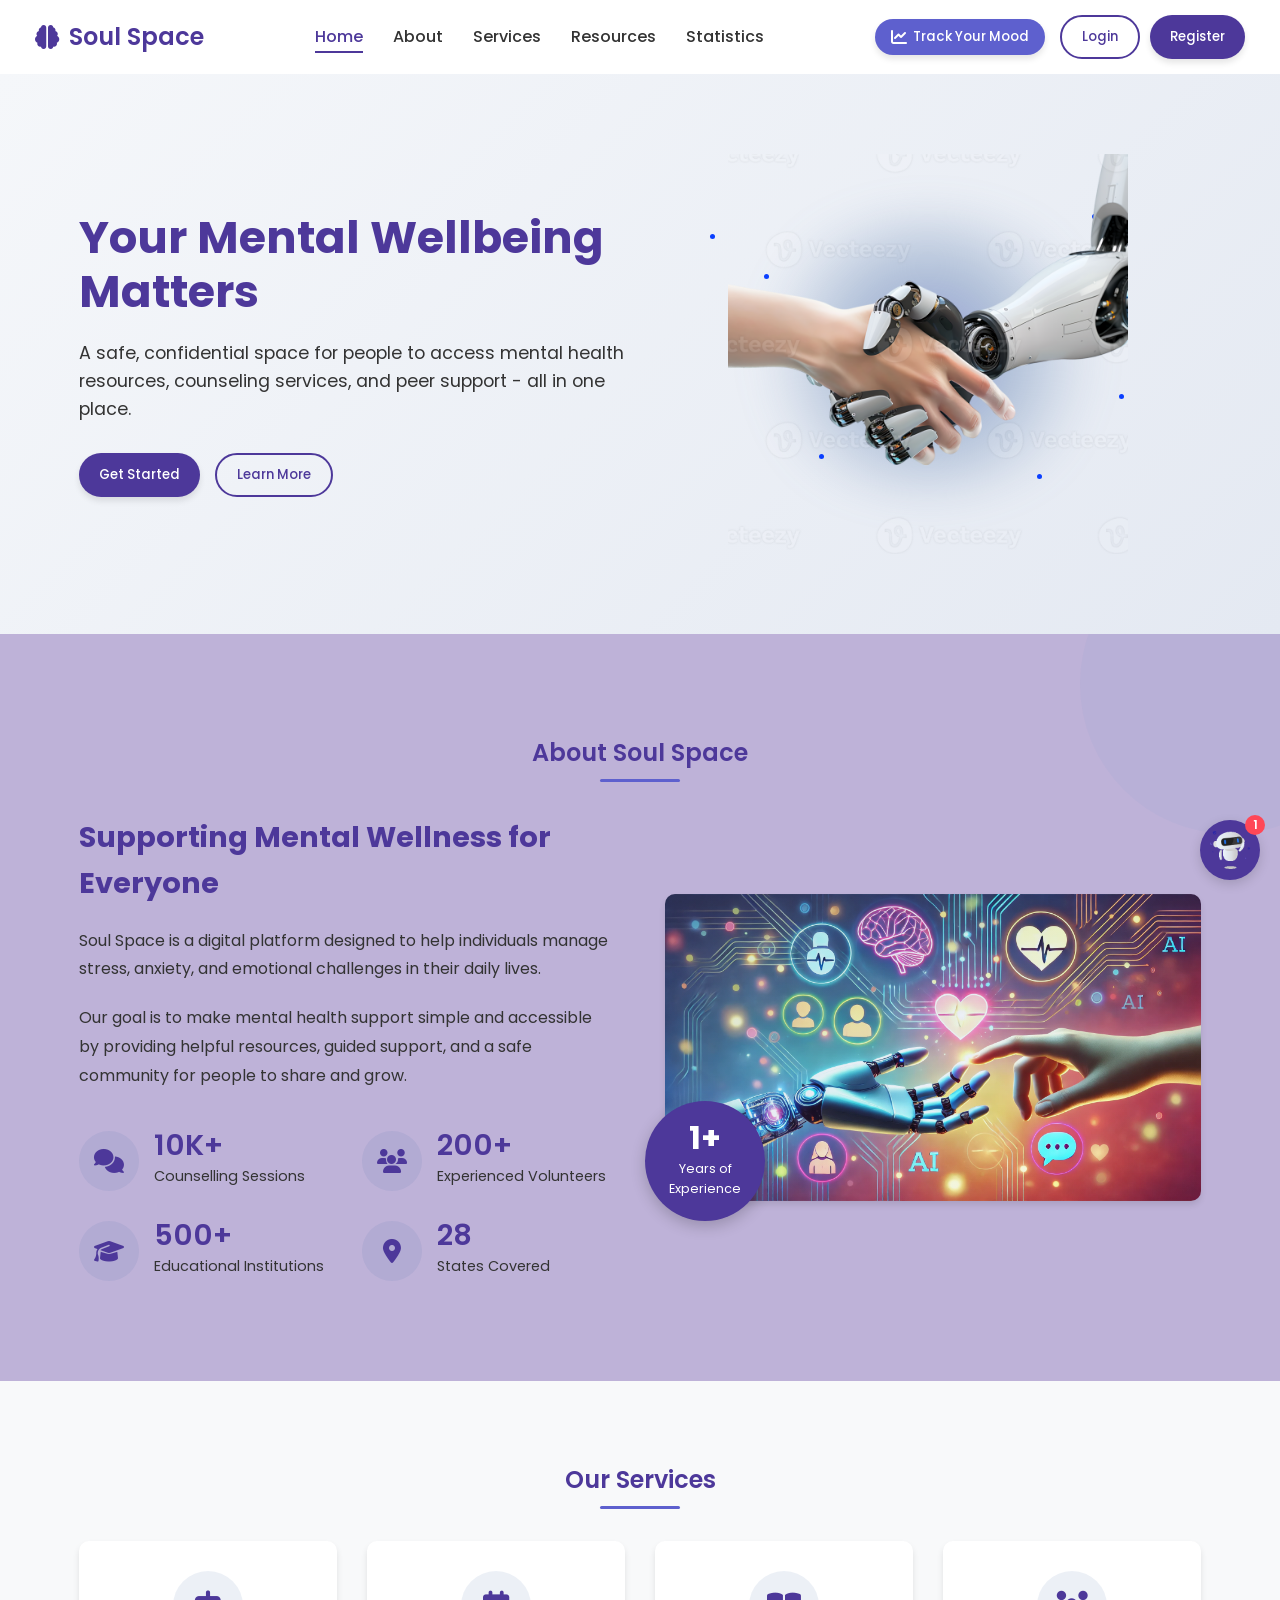
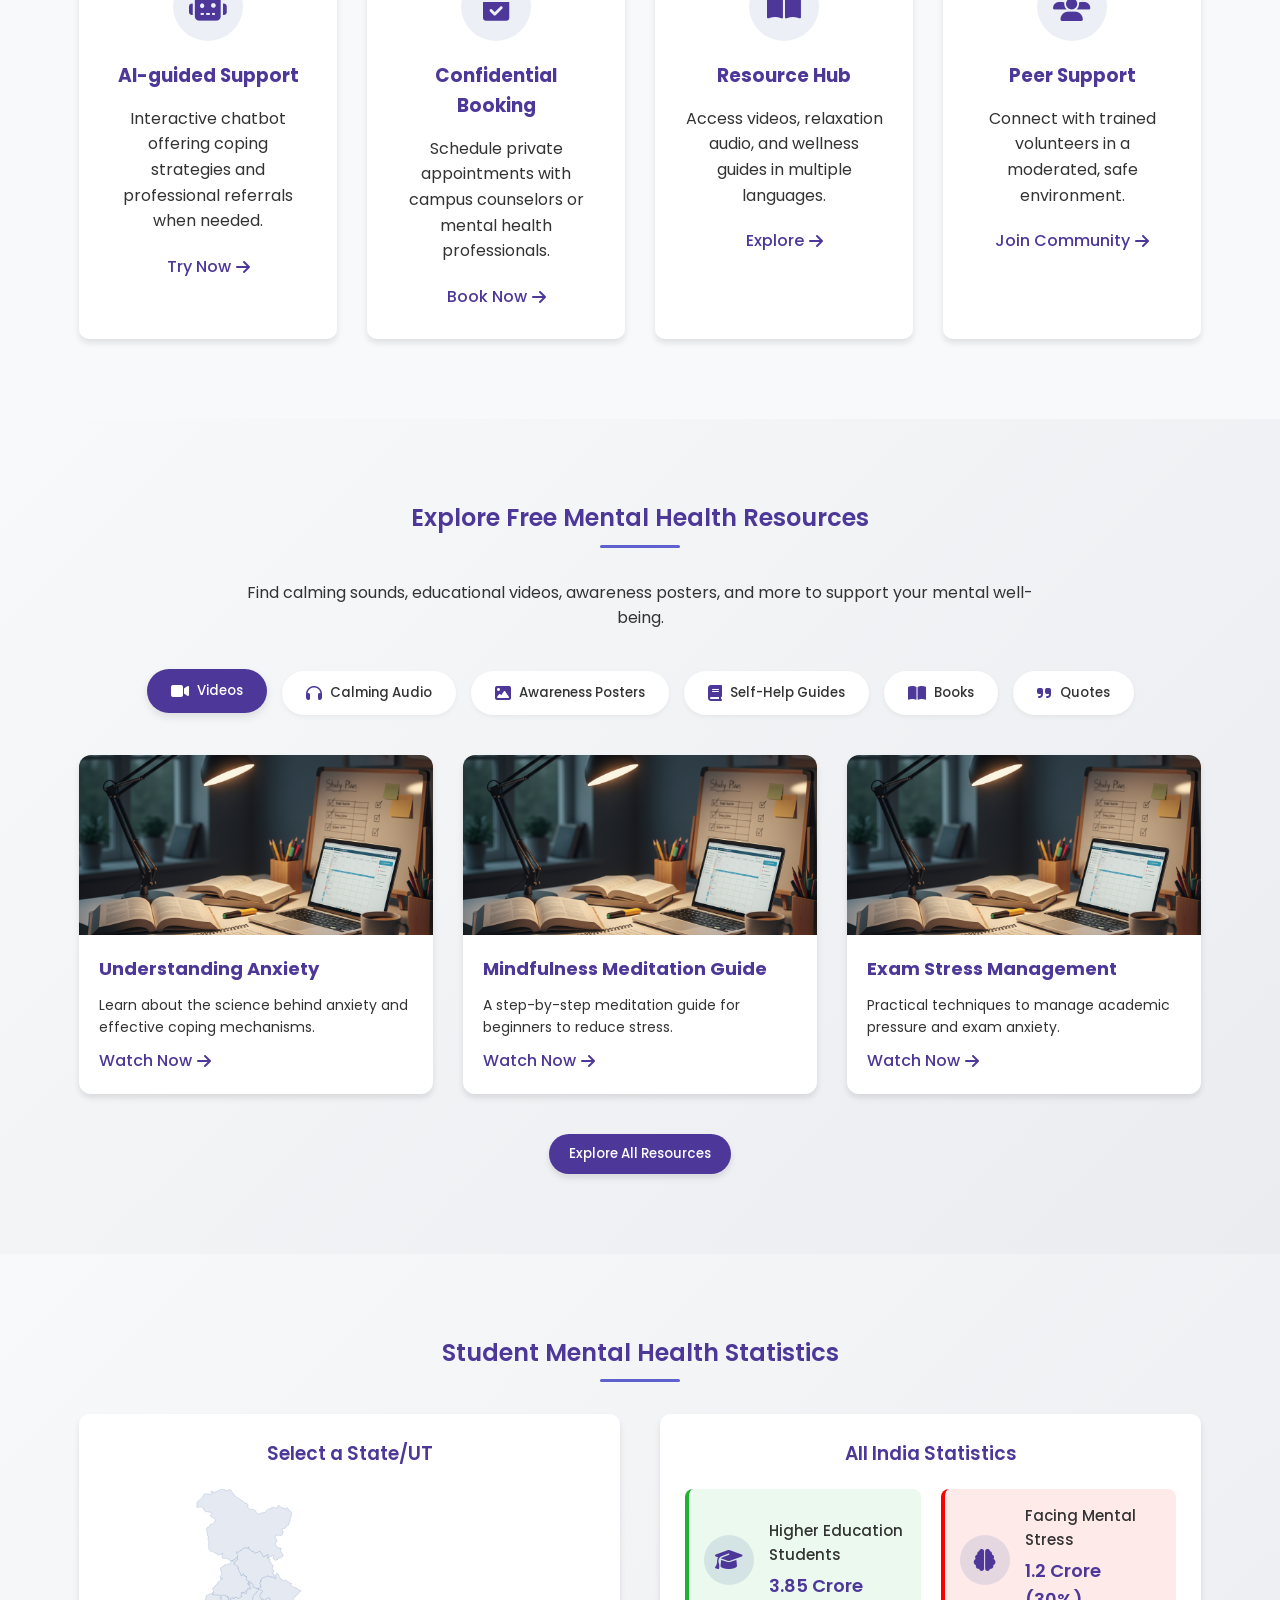
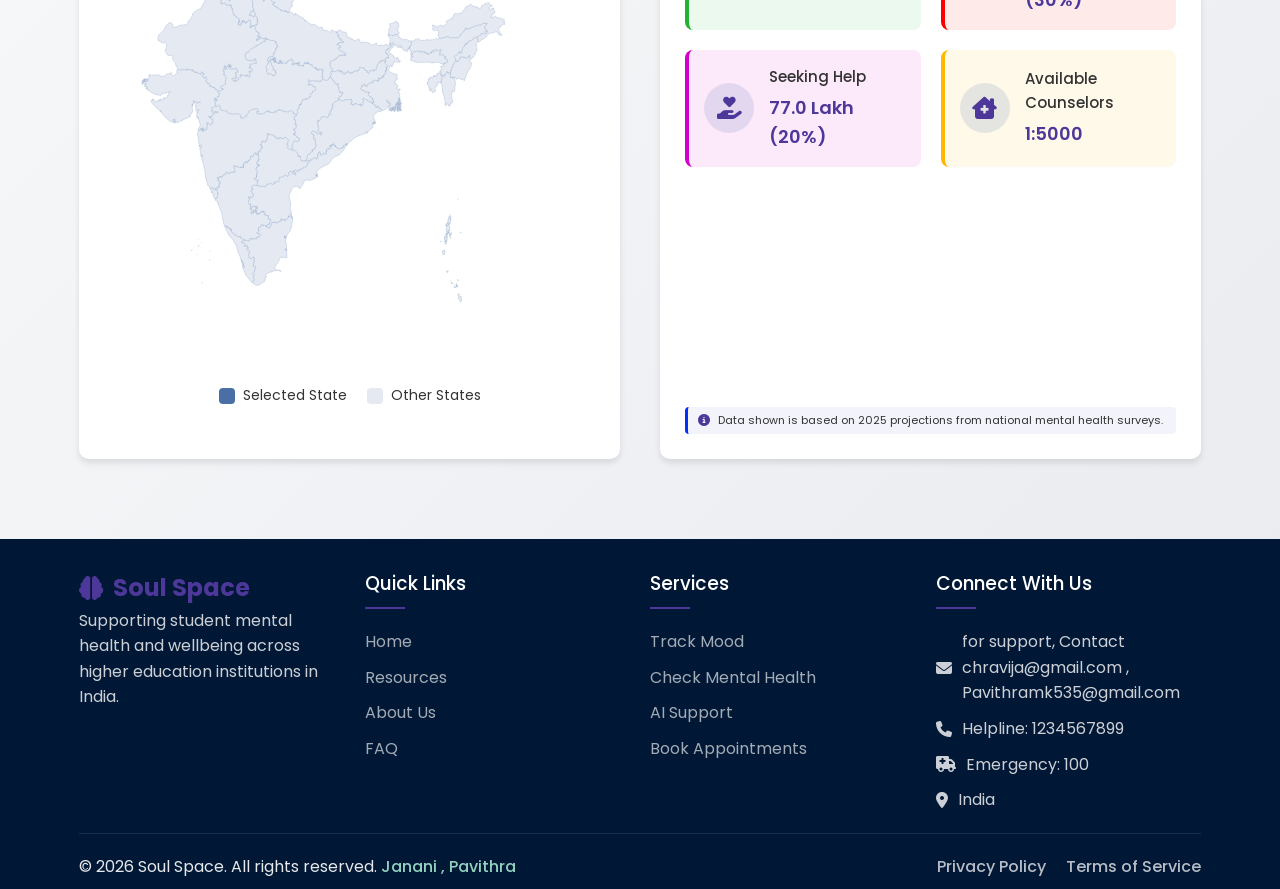
==== commit f70f06c2: "Added Voice-to-Text and AI Camera Mood Detection" ====
--- a/Frontend/AI-support.html
+++ b/Frontend/AI-support.html
@@ -157,7 +157,7 @@
                                 rows="1"
                                 maxlength="500"
                             ></textarea>
-                            <button class="voice-input-btn" id="voice-input-btn" title="Use voice input">
+                            <button type="button" class="voice-input-btn" id="voice-input-btn" title="Use voice input" aria-label="Voice input">
                                 <i class="fas fa-microphone"></i>
                             </button>
                         </div>
